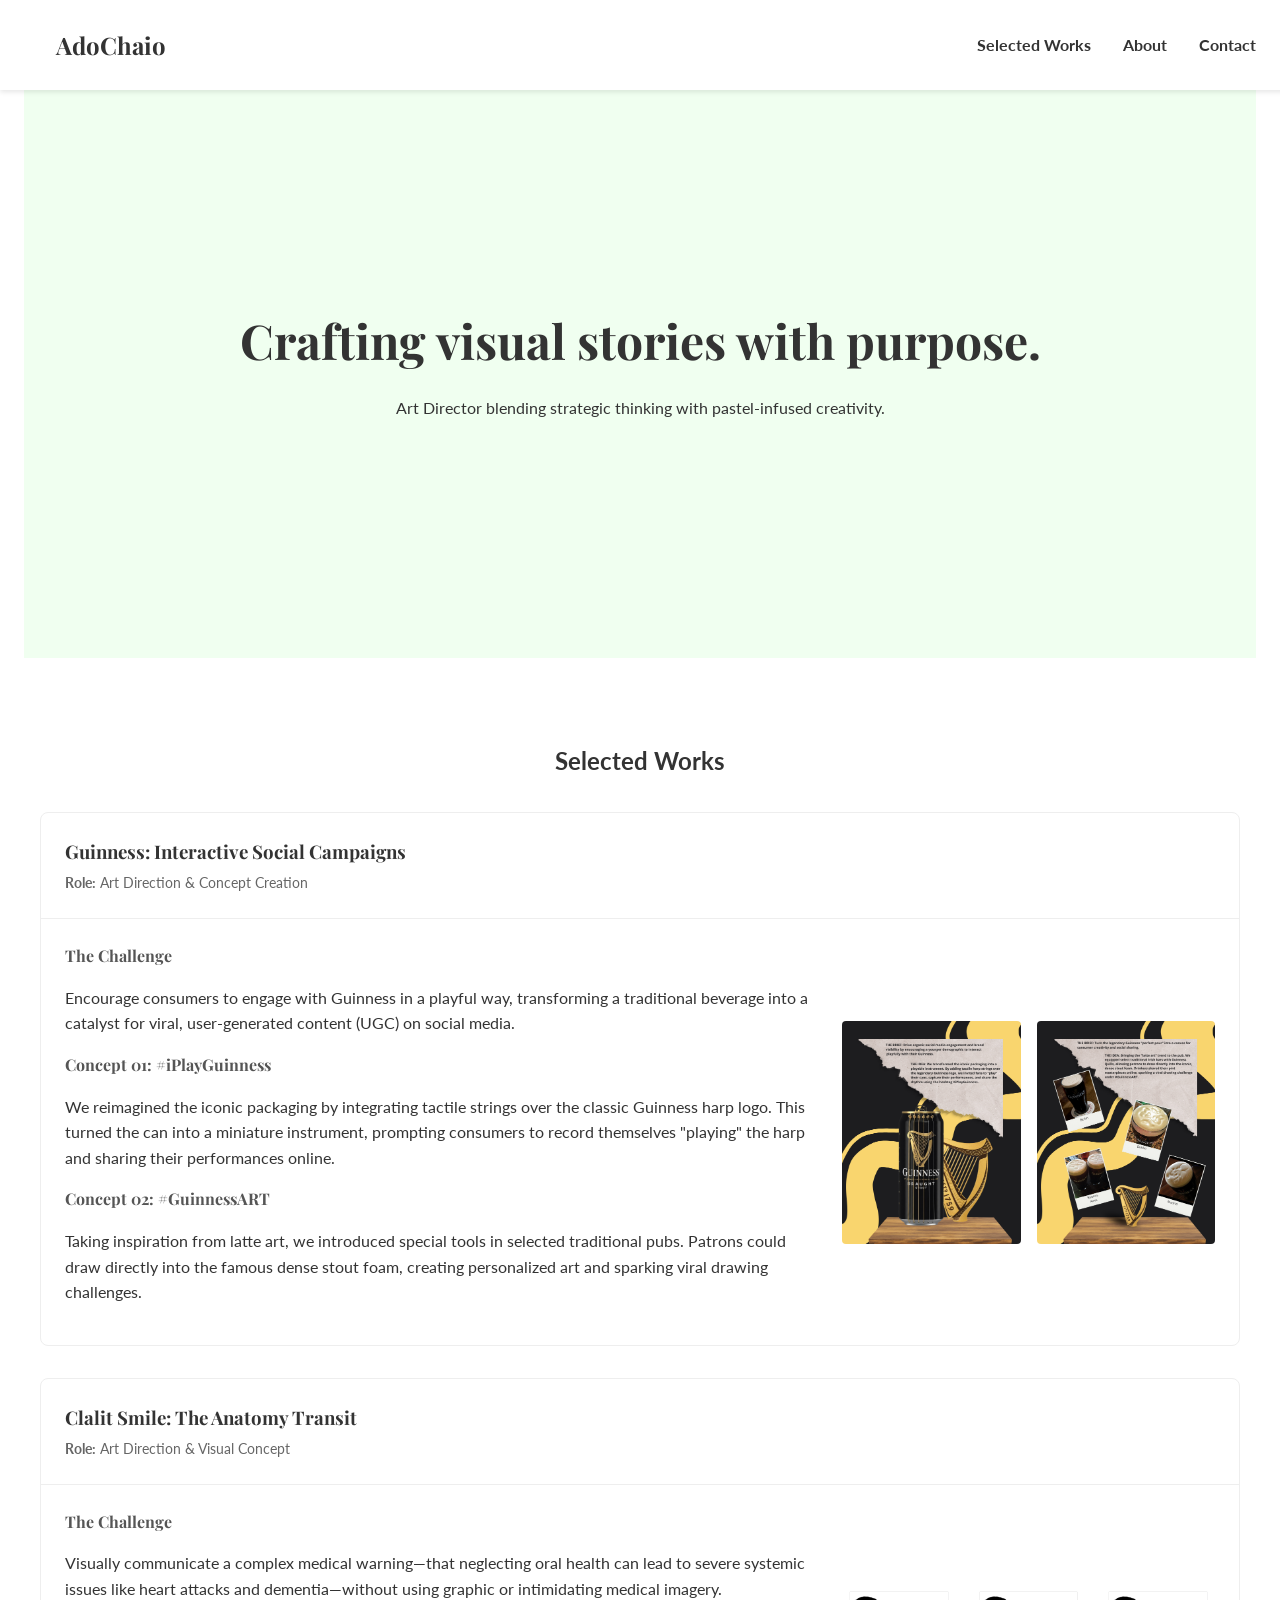
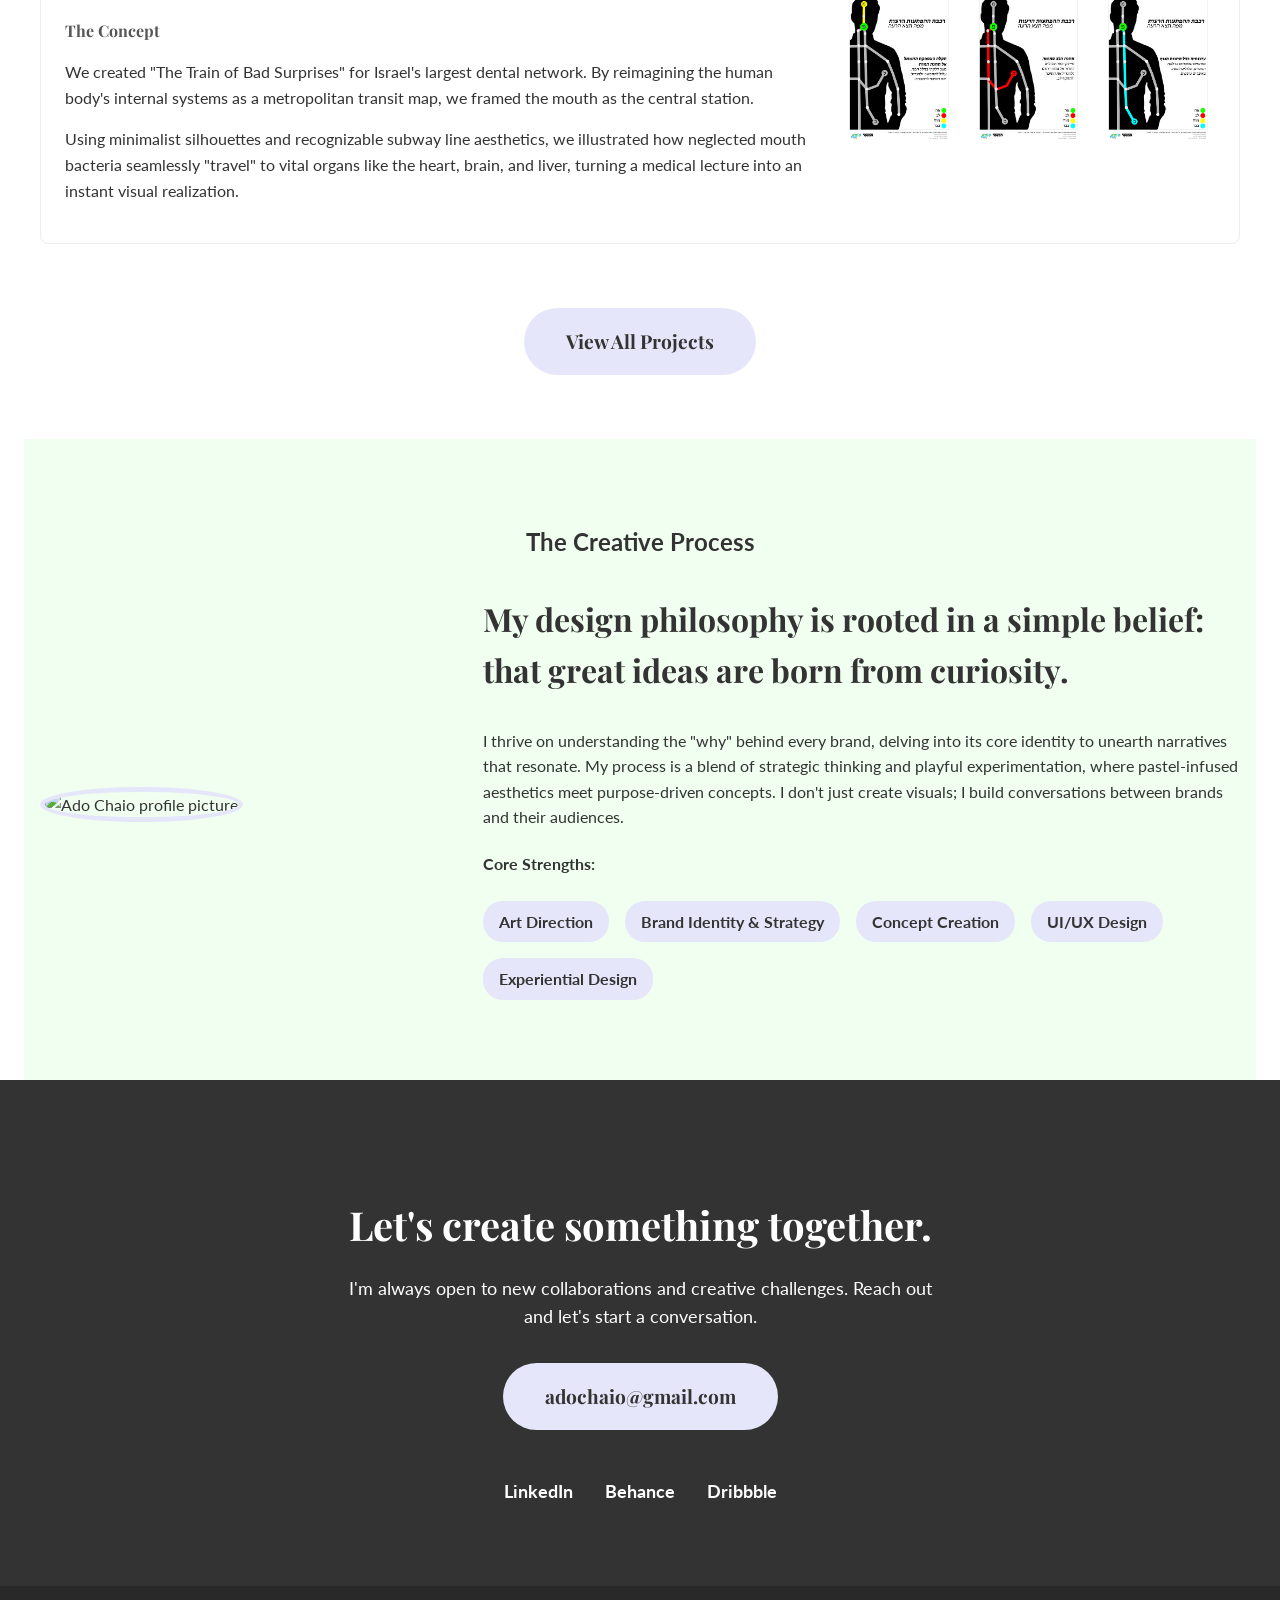
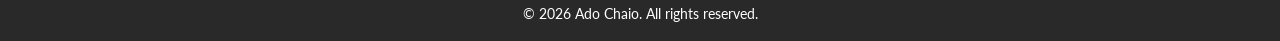
==== index.html @ 7a0c516e "portafolio art" ====
<!DOCTYPE html>
<html lang="en">
<head>
    <meta charset="UTF-8">
    <meta name="viewport" content="width=device-width, initial-scale=1.0">
    <title>Ado Chaio | Art Director & Creative</title>
    <meta name="description" content="Portfolio of Ado Chaio, an Art Director specializing in visual storytelling and creative concepts.">
    <link rel="stylesheet" href="style.css">
    <link rel="preconnect" href="https://fonts.googleapis.com">
    <link rel="preconnect" href="https://fonts.gstatic.com" crossorigin>
    <link href="https://fonts.googleapis.com/css2?family=Lato:wght@300;400;700&family=Playfair+Display:wght@400;700&display=swap" rel="stylesheet">
</head>
<body>

    <header>
        <nav>
            <div class="logo">AdoChaio</div>
            <ul>
                <li><a href="#work">Selected Works</a></li>
                <li><a href="#about">About</a></li>
                <li><a href="#contact">Contact</a></li>
            </ul>
        </nav>
    </header>

    <main>
        <!-- Hero Section -->
        <section id="hero">
            <h1>Crafting visual stories with purpose.</h1>
            <p>Art Director blending strategic thinking with pastel-infused creativity.</p>
        </section>

        <!-- Projects Section -->
        <section id="work">
            <h2>Selected Works</h2>
            <div class="projects-grid">
                <!-- Project Item 1 - Guinness -->
                <article class="project-card">
                    <div class="project-header">
                        <h3>Guinness: Interactive Social Campaigns</h3>
                        <p class="role"><strong>Role:</strong> Art Direction & Concept Creation</p>
                    </div>

                    <div class="project-details">
                        <div class="project-description">
                            <h4>The Challenge</h4>
                            <p>Encourage consumers to engage with Guinness in a playful way, transforming a traditional beverage into a catalyst for viral, user-generated content (UGC) on social media.</p>

                            <h4>Concept 01: #iPlayGuinness</h4>
                            <p>We reimagined the iconic packaging by integrating tactile strings over the classic Guinness harp logo. This turned the can into a miniature instrument, prompting consumers to record themselves "playing" the harp and sharing their performances online.</p>

                            <h4>Concept 02: #GuinnessART</h4>
                            <p>Taking inspiration from latte art, we introduced special tools in selected traditional pubs. Patrons could draw directly into the famous dense stout foam, creating personalized art and sparking viral drawing challenges.</p>
                        </div>

                        <div class="project-gallery">
                            <img src="images/beer-guinness-proyect-art01.png" 
                                 alt="Guinness can redesign with harp strings for the #iPlayGuinness interactive social media campaign">
                                 
                            <img src="images/beer-guinness-proyect-art02.png" 
                                 alt="Guinness stout with foam art in a pub setting for the #GuinnessART user-generated content campaign">
                        </div>
                    </div>
                </article>

                <!-- Project Item 2 - Clalit Smile -->
                <article class="project-card">
                    <div class="project-header">
                        <h3>Clalit Smile: The Anatomy Transit</h3>
                        <p class="role"><strong>Role:</strong> Art Direction & Visual Concept</p>
                    </div>

                    <div class="project-details">
                        <div class="project-description">
                            <h4>The Challenge</h4>
                            <p>Visually communicate a complex medical warning—that neglecting oral health can lead to severe systemic issues like heart attacks and dementia—without using graphic or intimidating medical imagery.</p>

                            <h4>The Concept</h4>
                            <p>We created "The Train of Bad Surprises" for Israel's largest dental network. By reimagining the human body's internal systems as a metropolitan transit map, we framed the mouth as the central station.</p>
                            <p>Using minimalist silhouettes and recognizable subway line aesthetics, we illustrated how neglected mouth bacteria seamlessly "travel" to vital organs like the heart, brain, and liver, turning a medical lecture into an instant visual realization.</p>
                        </div>

                        <div class="project-gallery three-images">
                            <img src="images/clalit-smile-dental-health-brain-transit.jpg" 
                                 alt="Art direction campaign showing a subway map from the mouth to the brain to explain dental health risks">
                                 
                            <img src="images/clalit-smile-dental-health-heart-transit.jpg" 
                                 alt="Visual metaphor of a train line connecting mouth bacteria to heart disease for Clalit Smile">
                                 
                            <img src="images/clalit-smile-dental-health-liver-transit.jpg" 
                                 alt="Minimalist silhouette showing infections traveling from the mouth to the liver">
                        </div>
                    </div>
                </article>
            </div>
             <div class="view-more-container">
                <a href="works.html" class="btn-primary">View All Projects</a>
            </div>
        </section>

        <!-- About Section -->
        <section id="about">
            <h2>The Creative Process</h2>
            <div class="about-content">
                <div class="about-image">
                    <img src="https://via.placeholder.com/400x400.png/E6E6FA/333333?text=Ado+Chaio" alt="Ado Chaio profile picture">
                </div>
                <div class="about-text">
                    <h3>My design philosophy is rooted in a simple belief: that great ideas are born from curiosity.</h3>
                    <p>I thrive on understanding the "why" behind every brand, delving into its core identity to unearth narratives that resonate. My process is a blend of strategic thinking and playful experimentation, where pastel-infused aesthetics meet purpose-driven concepts. I don't just create visuals; I build conversations between brands and their audiences.</p>
                    <h4>Core Strengths:</h4>
                    <ul>
                        <li>Art Direction</li>
                        <li>Brand Identity & Strategy</li>
                        <li>Concept Creation</li>
                        <li>UI/UX Design</li>
                        <li>Experiential Design</li>
                    </ul>
                </div>
            </div>
        </section>
    </main>

    <footer id="contact">
        <div class="contact-content">
            <h2>Let's create something together.</h2>
            <p>I'm always open to new collaborations and creative challenges. Reach out and let's start a conversation.</p>
            <a href="mailto:adochaio@gmail.com" class="btn-primary">adochaio@gmail.com</a>
            <div class="social-links">
                <a href="#" target="_blank">LinkedIn</a>
                <a href="#" target="_blank">Behance</a>
                <a href="#" target="_blank">Dribbble</a>
            </div>
        </div>
        <div class="copyright">
            &copy; 2026 Ado Chaio. All rights reserved.
        </div>
    </footer>
    
    <div id="image-modal" class="modal">
        <span class="close-btn">&times;</span>
        <img class="modal-content" id="modal-img">
    </div>

    <script defer type="text/javascript" src="main.js"></script>
</body>
</html>
---- style.css ----
:root {
    --primary-color: #e6e6fa; /* Lavender */
    --secondary-color: #f0fff0; /* Honeydew */
    --accent-color: #ffdab9; /* Peachpuff */
    --text-color: #333;
    --bg-color: #fff;
    --font-family-headings: 'Playfair Display', serif;
    --font-family-body: 'Lato', sans-serif;
}

body {
    font-family: var(--font-family-body);
    background-color: var(--bg-color);
    color: var(--text-color);
    margin: 0;
    line-height: 1.6;
}

header {
    background-color: var(--bg-color);
    padding: 1rem;
    position: fixed;
    width: 100%;
    top: 0;
    z-index: 10;
    box-shadow: 0 2px 5px rgba(0,0,0,0.1);
}

nav {
    display: flex;
    justify-content: space-between;
    align-items: center;
    max-width: 1200px;
    margin: 0 auto;
}

.logo {
    font-family: var(--font-family-headings);
    font-size: 1.5rem;
    font-weight: bold;
}

nav ul {
    list-style: none;
    display: flex;
    gap: 2rem;
}

nav a {
    text-decoration: none;
    color: var(--text-color);
    font-weight: bold;
    transition: color 0.3s ease;
}

nav a:hover {
    color: var(--primary-color);
}

main {
    padding-top: 80px; 
}

section {
    padding: 4rem 1rem;
    max-width: 1200px;
    margin: 0 auto;
    text-align: center;
}

#hero {
    background-color: var(--secondary-color);
    min-height: 50vh;
    display: flex;
    flex-direction: column;
    justify-content: center;
    align-items: center;
}

#hero h1 {
    font-family: var(--font-family-headings);
    font-size: 3rem;
    margin: 0;
}

.projects-grid {
    display: grid;
    grid-template-columns: 1fr;
    gap: 2rem;
    margin-top: 2rem;
    text-align: left;
}

.project-card {
    background-color: #fff;
    border: 1px solid #eee;
    border-radius: 8px;
    overflow: hidden;
    transition: transform 0.3s ease, box-shadow 0.3s ease;
    display: flex;
    flex-direction: column;
}

.project-card:hover {
    transform: translateY(-5px);
    box-shadow: 0 10px 20px rgba(0,0,0,0.1);
}

.project-card > img {
    width: 100%;
    display: block;
}

.project-card-content {
    padding: 1.5rem;
}

.project-header {
    padding: 1.5rem;
    border-bottom: 1px solid #eee;
}

.project-header h3 {
    margin: 0 0 0.25rem 0;
    font-family: var(--font-family-headings);
}

.project-header .role {
    margin: 0;
    font-size: 0.9rem;
    color: #666;
}

.project-details {
    display: grid;
    grid-template-columns: 2fr 1fr;
    gap: 2rem;
    padding: 1.5rem;
}

.project-description h4 {
    font-family: var(--font-family-headings);
    margin-top: 0;
    margin-bottom: 0.5rem;
    color: #555;
}

.project-description p {
    margin-bottom: 1rem;
}

.project-gallery {
    display: grid;
    grid-template-columns: 1fr 1fr;
    gap: 1rem;
    align-items: center;
}

.project-gallery.three-images {
    grid-template-columns: 1fr 1fr 1fr;
}

.project-gallery.four-images {
    grid-template-columns: 1fr 1fr;
}

.project-gallery img {
    width: 100%;
    border-radius: 4px;
    display: block;
    cursor: pointer;
}

/* About Section Styles */
#about {
    background-color: var(--secondary-color);
}

.about-content {
    display: grid;
    grid-template-columns: 1fr 2fr;
    gap: 4rem;
    align-items: center;
    text-align: left;
    margin-top: 2rem;
}

.about-image img {
    width: 100%;
    border-radius: 50%;
    border: 5px solid var(--primary-color);
}

.about-text h3 {
    font-family: var(--font-family-headings);
    font-size: 2rem;
    margin-top: 0;
}

.about-text ul {
    list-style: none;
    padding: 0;
    display: flex;
    flex-wrap: wrap;
    gap: 1rem;
    margin-top: 1.5rem;
}

.about-text li {
    background-color: var(--primary-color);
    padding: 0.5rem 1rem;
    border-radius: 20px;
    font-weight: bold;
}

/* Footer / Contact Section Styles */
#contact {
    background-color: var(--text-color);
    color: var(--bg-color);
    padding: 0; /* Reset padding */
    text-align: center;
}

.contact-content {
    max-width: 800px;
    margin: 0 auto;
    padding: 5rem 1rem;
}

.contact-content h2 {
    font-family: var(--font-family-headings);
    font-size: 2.5rem;
    margin-bottom: 1rem;
}

.contact-content p {
    font-size: 1.1rem;
    margin-bottom: 2rem;
    max-width: 600px;
    margin-left: auto;
    margin-right: auto;
}

#contact .btn-primary {
    background-color: var(--primary-color);
    color: var(--text-color);
    margin-bottom: 3rem;
}

#contact .btn-primary:hover {
    background-color: var(--bg-color);
    color: var(--text-color);
    border-color: var(--primary-color);
}


.social-links {
    display: flex;
    justify-content: center;
    gap: 2rem;
}

.social-links a {
    color: var(--bg-color);
    text-decoration: none;
    font-weight: bold;
    font-size: 1.1rem;
    transition: color 0.3s ease;
}

.social-links a:hover {
    color: var(--primary-color);
}

.copyright {
    background-color: rgba(0,0,0,0.2);
    padding: 1rem;
    font-size: 0.9rem;
}


/* Modal Styles */
.modal {
    display: none; 
    position: fixed; 
    z-index: 100;
    padding-top: 100px; 
    left: 0;
    top: 0;
    width: 100%; 
    height: 100%; 
    overflow: auto; 
    background-color: rgba(0,0,0,0.9); 
}

.modal-content {
    margin: auto;
    display: block;
    width: 80%;
    max-width: 700px;
}

.close-btn {
    position: absolute;
    top: 15px;
    right: 35px;
    color: #f1f1f1;
    font-size: 40px;
    font-weight: bold;
    transition: 0.3s;
}

.close-btn:hover,
.close-btn:focus {
    color: #bbb;
    text-decoration: none;
    cursor: pointer;
}

/* =========================================
   BOTÓN "VIEW ALL PROJECTS"
   ========================================= */
.view-more-container {
    text-align: center;
    margin-top: 4rem;
}

.btn-primary {
    display: inline-block;
    background-color: var(--primary-color);
    color: var(--text-color);
    padding: 1rem 2.5rem;
    font-family: var(--font-family-headings);
    font-weight: bold;
    font-size: 1.2rem;
    border-radius: 50px;
    transition: all 0.3s ease;
    border: 2px solid transparent;
    text-decoration: none;
}

.btn-primary:hover {
    background-color: var(--bg-color);
    border-color: var(--primary-color);
    color: var(--text-color);
    transform: translateY(-3px);
    box-shadow: 0 10px 20px rgba(0,0,0,0.05);
}


@media (max-width: 992px) {
    .project-details, .about-content {
        grid-template-columns: 1fr;
    }

    .about-content {
        gap: 2rem;
        text-align: center;
    }

    .about-image {
        margin-bottom: 2rem;
    }
}

@media (max-width: 768px) {
    nav ul {
        display: none; 
    }

    #hero h1 {
        font-size: 2rem;
    }

    .projects-grid, .project-gallery, .project-gallery.four-images {
        grid-template-columns: 1fr;
    }

    .contact-content {
        padding: 4rem 1rem;
    }
}
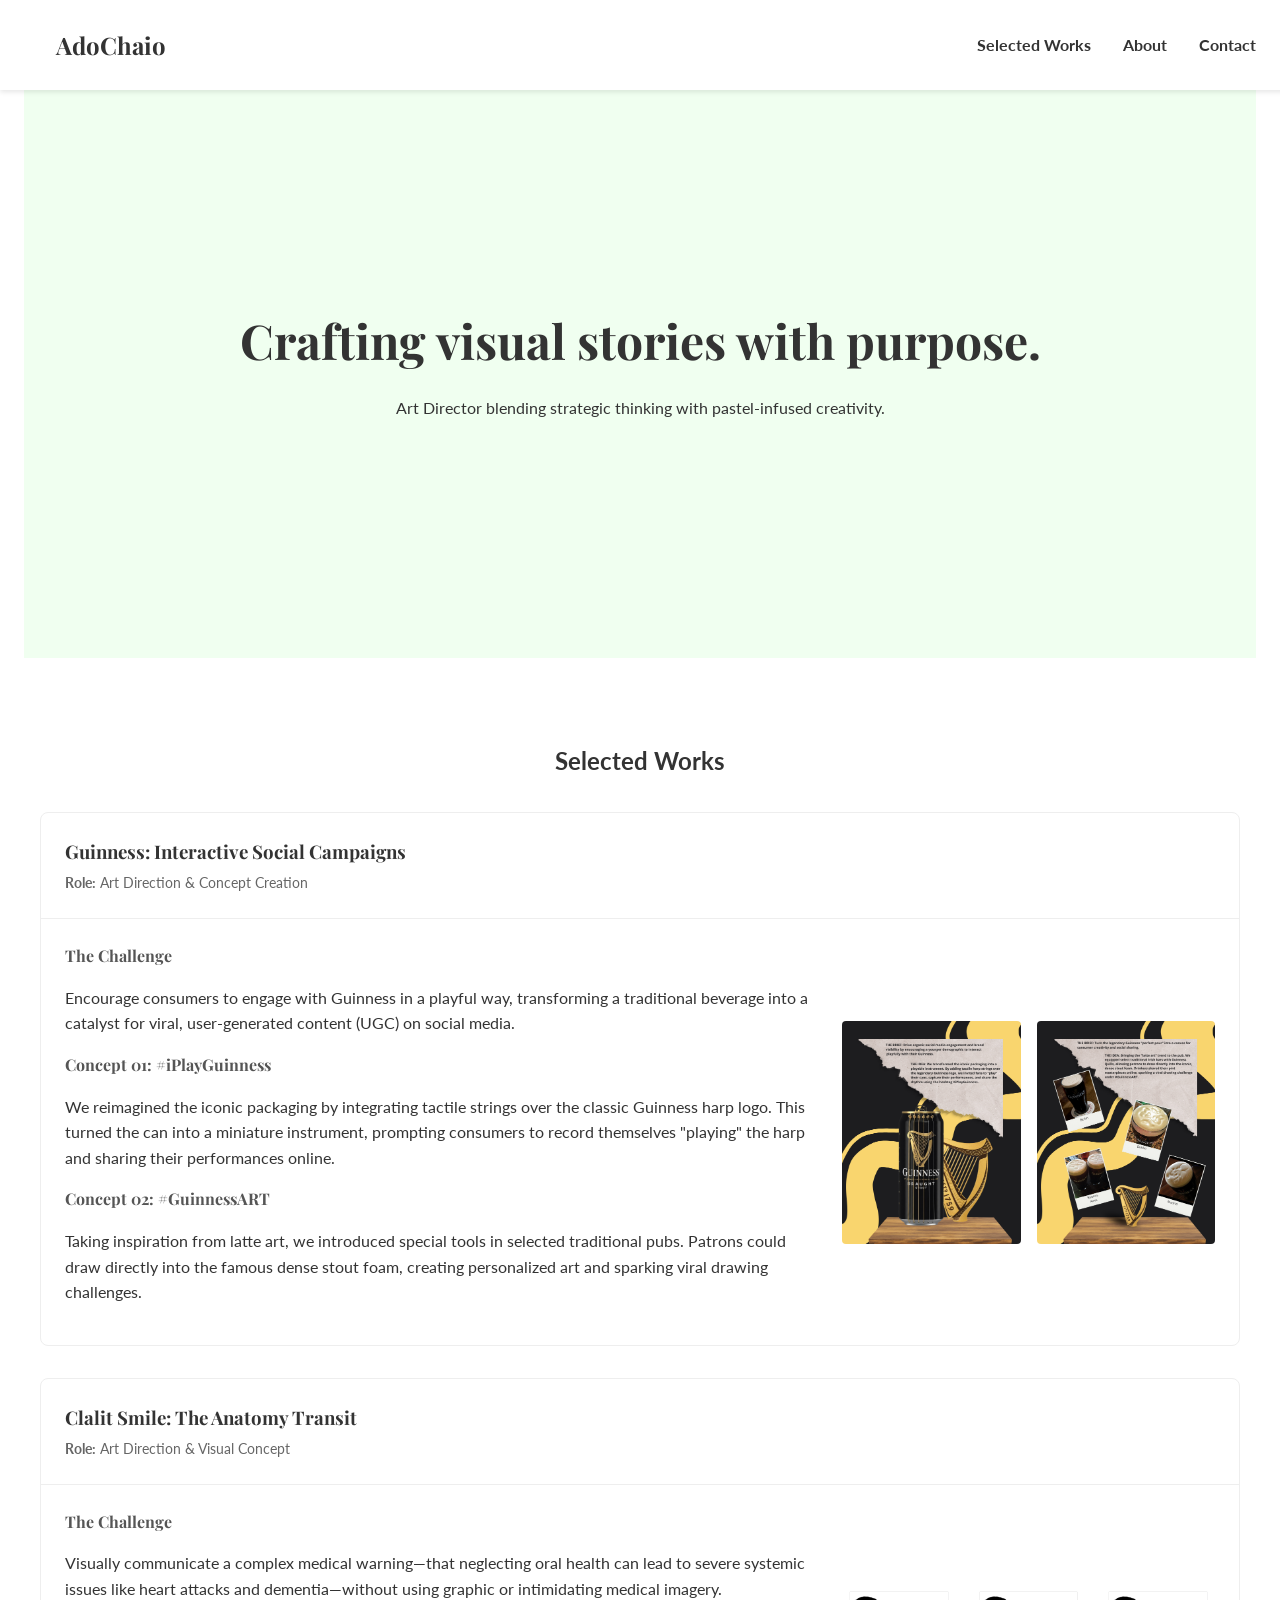
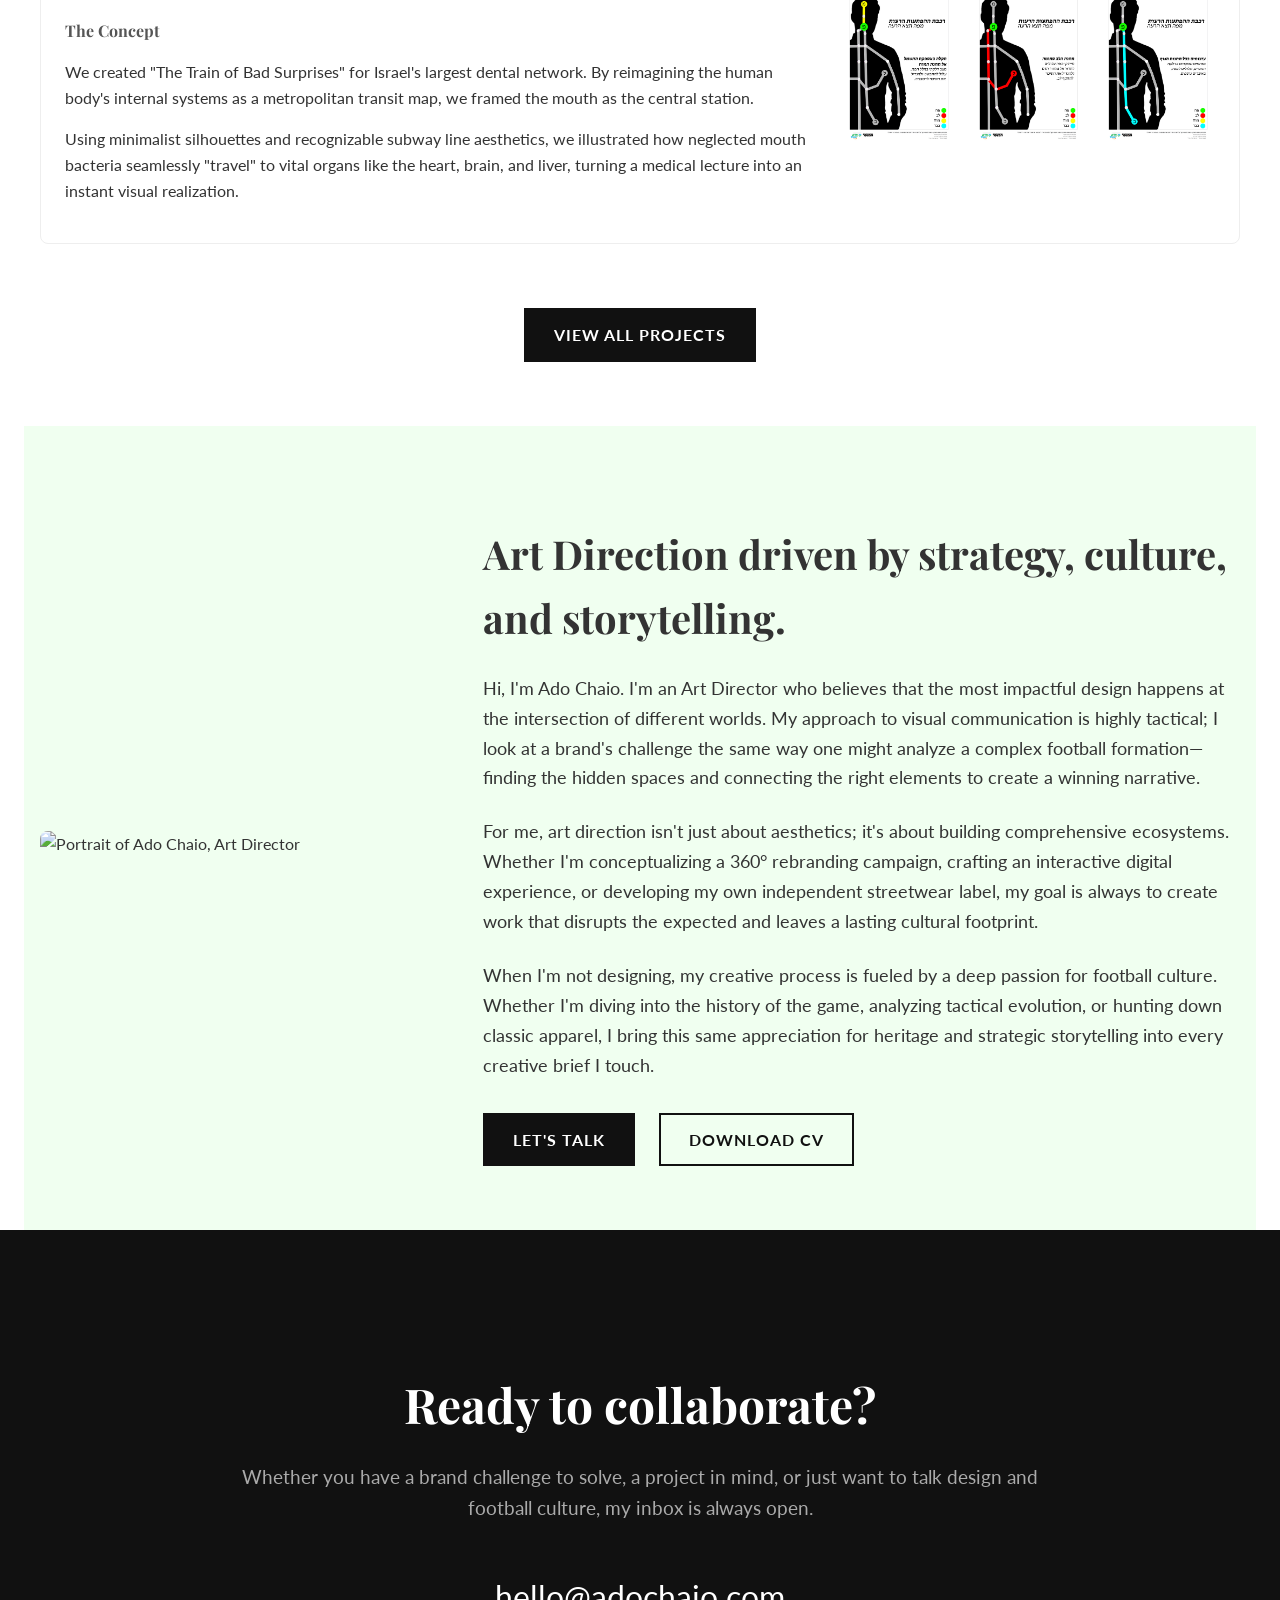
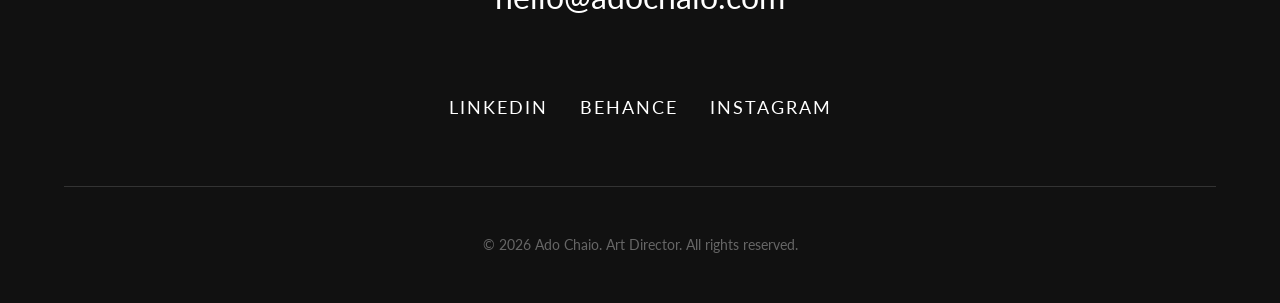
==== commit 8fa2e6fe: "all the dada" ====
--- a/index.html
+++ b/index.html
@@ -99,41 +99,46 @@
         </section>
 
         <!-- About Section -->
-        <section id="about">
-            <h2>The Creative Process</h2>
-            <div class="about-content">
+        <section id="about" class="about-section">
+            <div class="about-container">
                 <div class="about-image">
-                    <img src="https://via.placeholder.com/400x400.png/E6E6FA/333333?text=Ado+Chaio" alt="Ado Chaio profile picture">
+                    <img src="images/ado-chaio-portrait.jpg" alt="Portrait of Ado Chaio, Art Director">
                 </div>
+                
                 <div class="about-text">
-                    <h3>My design philosophy is rooted in a simple belief: that great ideas are born from curiosity.</h3>
-                    <p>I thrive on understanding the "why" behind every brand, delving into its core identity to unearth narratives that resonate. My process is a blend of strategic thinking and playful experimentation, where pastel-infused aesthetics meet purpose-driven concepts. I don't just create visuals; I build conversations between brands and their audiences.</p>
-                    <h4>Core Strengths:</h4>
-                    <ul>
-                        <li>Art Direction</li>
-                        <li>Brand Identity & Strategy</li>
-                        <li>Concept Creation</li>
-                        <li>UI/UX Design</li>
-                        <li>Experiential Design</li>
-                    </ul>
+                    <h2>Art Direction driven by strategy, culture, and storytelling.</h2>
+                    
+                    <p>Hi, I'm Ado Chaio. I'm an Art Director who believes that the most impactful design happens at the intersection of different worlds. My approach to visual communication is highly tactical; I look at a brand's challenge the same way one might analyze a complex football formation—finding the hidden spaces and connecting the right elements to create a winning narrative.</p>
+                    
+                    <p>For me, art direction isn't just about aesthetics; it's about building comprehensive ecosystems. Whether I'm conceptualizing a 360° rebranding campaign, crafting an interactive digital experience, or developing my own independent streetwear label, my goal is always to create work that disrupts the expected and leaves a lasting cultural footprint.</p>
+                    
+                    <p>When I'm not designing, my creative process is fueled by a deep passion for football culture. Whether I'm diving into the history of the game, analyzing tactical evolution, or hunting down classic apparel, I bring this same appreciation for heritage and strategic storytelling into every creative brief I touch.</p>
+                    
+                    <div class="about-actions">
+                        <a href="#contact" class="btn-primary">Let's Talk</a>
+                        <a href="CV-Ado-Chaio.pdf" download class="btn-secondary">Download CV</a>
+                    </div>
                 </div>
             </div>
         </section>
     </main>
 
-    <footer id="contact">
-        <div class="contact-content">
-            <h2>Let's create something together.</h2>
-            <p>I'm always open to new collaborations and creative challenges. Reach out and let's start a conversation.</p>
-            <a href="mailto:adochaio@gmail.com" class="btn-primary">adochaio@gmail.com</a>
+    <footer id="contact" class="contact-section">
+        <div class="contact-container">
+            <h2>Ready to collaborate?</h2>
+            <p>Whether you have a brand challenge to solve, a project in mind, or just want to talk design and football culture, my inbox is always open.</p>
+            
+            <a href="mailto:hello@adochaio.com" class="email-link">hello@adochaio.com</a>
+            
             <div class="social-links">
                 <a href="#" target="_blank">LinkedIn</a>
                 <a href="#" target="_blank">Behance</a>
-                <a href="#" target="_blank">Dribbble</a>
+                <a href="#" target="_blank">Instagram</a>
             </div>
         </div>
-        <div class="copyright">
-            &copy; 2026 Ado Chaio. All rights reserved.
+        
+        <div class="footer-bottom">
+            <p>&copy; 2026 Ado Chaio. Art Director. All rights reserved.</p>
         </div>
     </footer>
     
--- a/style.css
+++ b/style.css
@@ -1,3 +1,7 @@
+html {
+    scroll-behavior: smooth;
+}
+
 :root {
     --primary-color: #e6e6fa; /* Lavender */
     --secondary-color: #f0fff0; /* Honeydew */
@@ -16,6 +20,10 @@
     line-height: 1.6;
 }
 
+.works-page #work {
+    background-color: var(--secondary-color);
+}
+
 header {
     background-color: var(--bg-color);
     padding: 1rem;
@@ -172,11 +180,11 @@
 }
 
 /* About Section Styles */
-#about {
+.about-section {
     background-color: var(--secondary-color);
 }
 
-.about-content {
+.about-container {
     display: grid;
     grid-template-columns: 1fr 2fr;
     gap: 4rem;
@@ -187,104 +195,98 @@
 
 .about-image img {
     width: 100%;
-    border-radius: 50%;
-    border: 5px solid var(--primary-color);
-}
-
-.about-text h3 {
+    border-radius: 8px;
+}
+
+.about-text h2 {
     font-family: var(--font-family-headings);
-    font-size: 2rem;
+    font-size: 2.5rem;
     margin-top: 0;
-}
-
-.about-text ul {
-    list-style: none;
-    padding: 0;
-    display: flex;
-    flex-wrap: wrap;
-    gap: 1rem;
-    margin-top: 1.5rem;
-}
-
-.about-text li {
-    background-color: var(--primary-color);
-    padding: 0.5rem 1rem;
-    border-radius: 20px;
-    font-weight: bold;
-}
-
-/* Footer / Contact Section Styles */
-#contact {
-    background-color: var(--text-color);
-    color: var(--bg-color);
-    padding: 0; /* Reset padding */
+    margin-bottom: 1.5rem;
+}
+
+.about-text p {
+    margin-bottom: 1.5rem;
+    font-size: 1.1rem;
+    line-height: 1.7;
+}
+
+/* =========================================
+   CONTACT & FOOTER SECTION
+   ========================================= */
+.contact-section {
+    background-color: #111; /* Un gris casi negro muy elegante */
+    color: #fff;
+    padding: 6rem 5% 2rem;
     text-align: center;
 }
 
-.contact-content {
+.contact-container {
     max-width: 800px;
     margin: 0 auto;
-    padding: 5rem 1rem;
-}
-
-.contact-content h2 {
-    font-family: var(--font-family-headings);
-    font-size: 2.5rem;
+}
+
+.contact-container h2 {
+    font-size: 3rem;
+    font-family: 'Playfair Display', serif; /* Manteniendo la elegancia */
     margin-bottom: 1rem;
 }
 
-.contact-content p {
-    font-size: 1.1rem;
-    margin-bottom: 2rem;
-    max-width: 600px;
-    margin-left: auto;
-    margin-right: auto;
-}
-
-#contact .btn-primary {
-    background-color: var(--primary-color);
-    color: var(--text-color);
+.contact-container p {
+    font-size: 1.2rem;
+    color: #aaa;
     margin-bottom: 3rem;
-}
-
-#contact .btn-primary:hover {
-    background-color: var(--bg-color);
-    color: var(--text-color);
-    border-color: var(--primary-color);
-}
-
+    line-height: 1.6;
+}
+
+.email-link {
+    display: inline-block;
+    font-size: 2rem;
+    color: #fff;
+    text-decoration: none;
+    border-bottom: 2px solid transparent;
+    padding-bottom: 5px;
+    margin-bottom: 4rem;
+    transition: border-color 0.3s ease;
+}
+
+.email-link:hover {
+    border-color: #fff;
+}
 
 .social-links {
     display: flex;
     justify-content: center;
     gap: 2rem;
+    margin-bottom: 4rem;
 }
 
 .social-links a {
-    color: var(--bg-color);
-    text-decoration: none;
-    font-weight: bold;
+    color: #fff;
+    text-decoration: none;
     font-size: 1.1rem;
+    text-transform: uppercase;
+    letter-spacing: 2px;
     transition: color 0.3s ease;
 }
 
 .social-links a:hover {
-    color: var(--primary-color);
-}
-
-.copyright {
-    background-color: rgba(0,0,0,0.2);
-    padding: 1rem;
+    color: #888;
+}
+
+.footer-bottom {
+    border-top: 1px solid #333;
+    padding-top: 2rem;
     font-size: 0.9rem;
-}
-
+    color: #666;
+}
 
 /* Modal Styles */
 .modal {
     display: none; 
     position: fixed; 
-    z-index: 100;
-    padding-top: 100px; 
+    z-index: 1000;
+    padding-top: 60px; 
     left: 0;
     top: 0;
     width: 100%; 
@@ -298,6 +300,13 @@
     display: block;
     width: 80%;
     max-width: 700px;
+    animation-name: zoom;
+    animation-duration: 0.6s;
+}
+
+@keyframes zoom {
+    from {transform:scale(0)}
+    to {transform:scale(1)}
 }
 
 .close-btn {
@@ -325,35 +334,56 @@
     margin-top: 4rem;
 }
 
+/* Estilos para los botones de acción */
+.about-actions {
+    display: flex;
+    gap: 1.5rem;
+    margin-top: 2rem;
+}
+
 .btn-primary {
     display: inline-block;
-    background-color: var(--primary-color);
-    color: var(--text-color);
-    padding: 1rem 2.5rem;
-    font-family: var(--font-family-headings);
-    font-weight: bold;
-    font-size: 1.2rem;
-    border-radius: 50px;
+    padding: 12px 28px;
+    background-color: #111; /* Negro sólido */
+    color: #fff;
+    text-decoration: none;
+    font-weight: 700;
+    text-transform: uppercase;
+    letter-spacing: 1px;
     transition: all 0.3s ease;
-    border: 2px solid transparent;
-    text-decoration: none;
+    border: 2px solid #111;
 }
 
 .btn-primary:hover {
-    background-color: var(--bg-color);
-    border-color: var(--primary-color);
-    color: var(--text-color);
-    transform: translateY(-3px);
-    box-shadow: 0 10px 20px rgba(0,0,0,0.05);
+    background-color: #333;
+    border-color: #333;
+}
+
+.btn-secondary {
+    display: inline-block;
+    padding: 12px 28px;
+    background-color: transparent;
+    color: #111;
+    text-decoration: none;
+    font-weight: 700;
+    text-transform: uppercase;
+    letter-spacing: 1px;
+    border: 2px solid #111; /* Solo el borde */
+    transition: all 0.3s ease;
+}
+
+.btn-secondary:hover {
+    background-color: #111;
+    color: #fff;
 }
 
 
 @media (max-width: 992px) {
-    .project-details, .about-content {
+    .project-details, .about-container {
         grid-template-columns: 1fr;
     }
 
-    .about-content {
+    .about-container {
         gap: 2rem;
         text-align: center;
     }
@@ -376,7 +406,18 @@
         grid-template-columns: 1fr;
     }
 
-    .contact-content {
+    .contact-container {
         padding: 4rem 1rem;
     }
-}
+
+    .modal-content {
+        width: 95%;
+    }
+}
+
+/* Ajuste para móviles: que los botones se apilen si no hay espacio */
+@media (max-width: 480px) {
+    .about-actions {
+        flex-direction: column;
+    }
+}
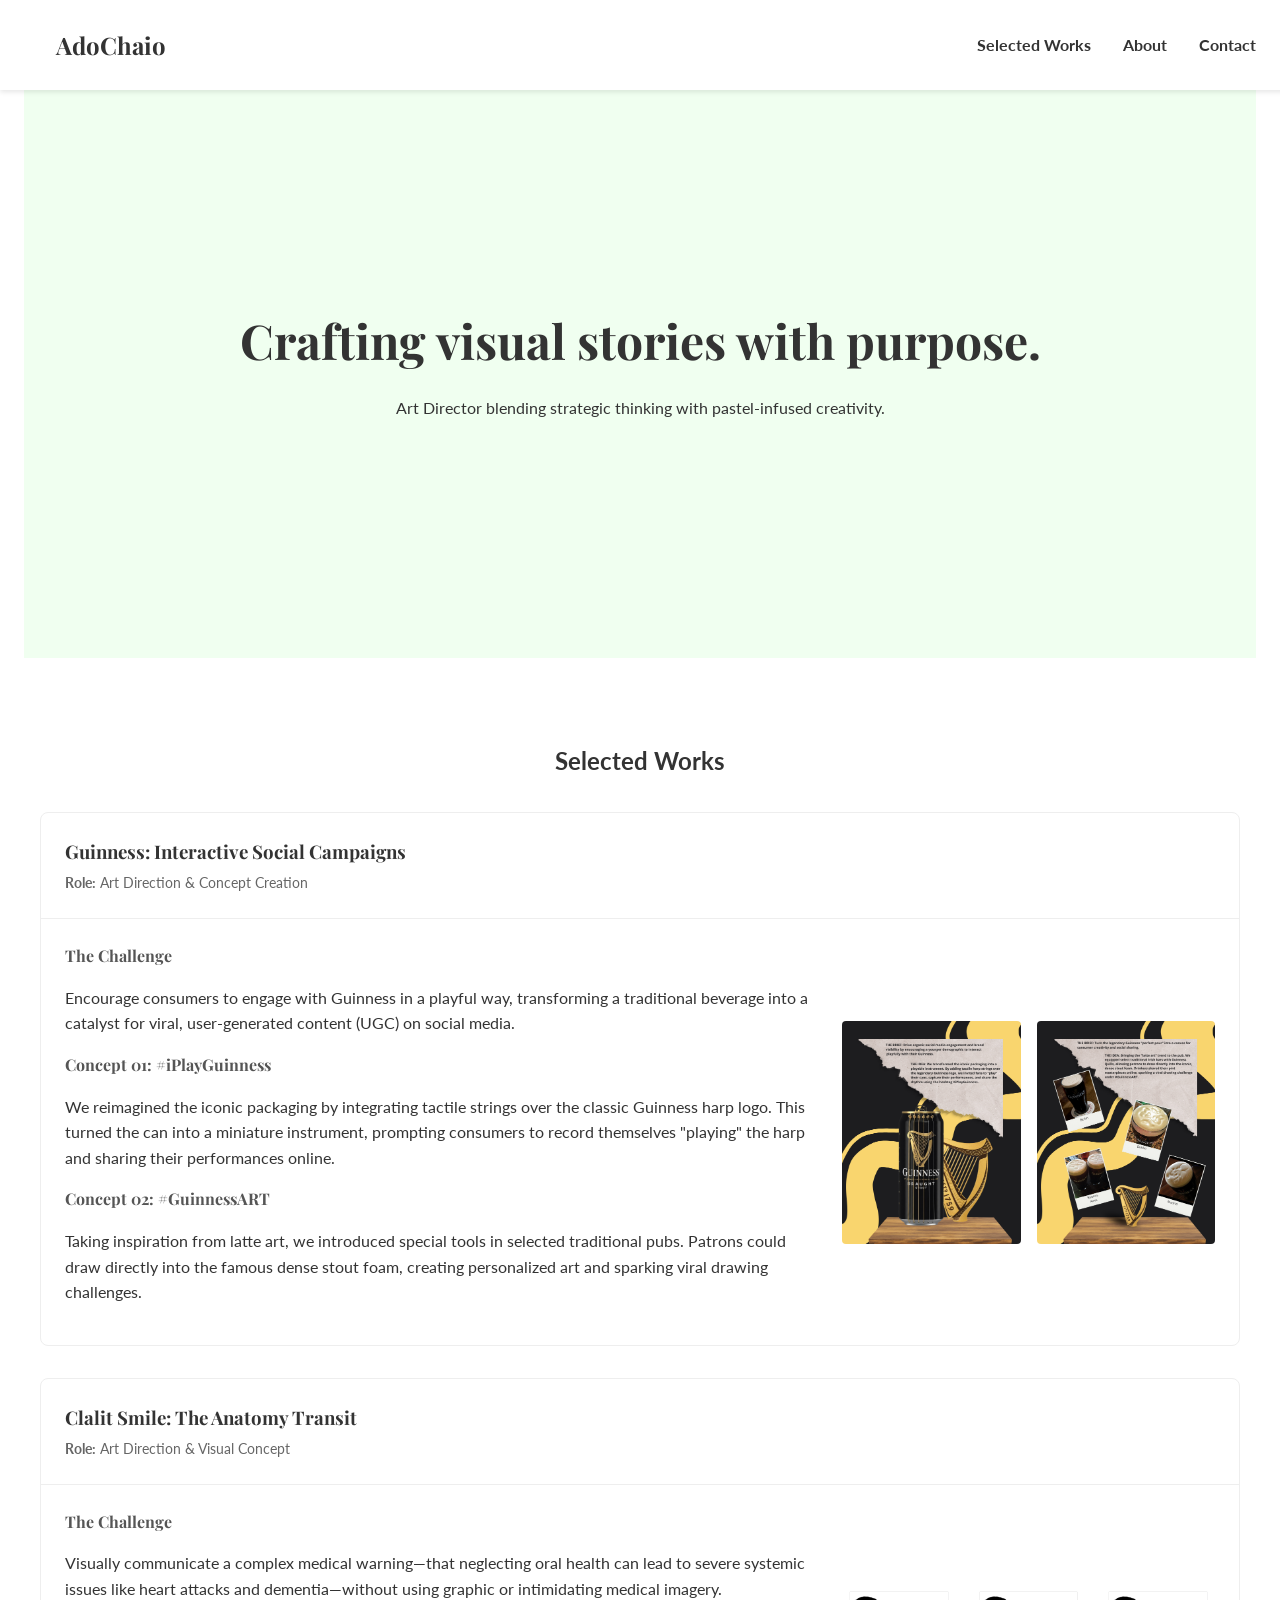
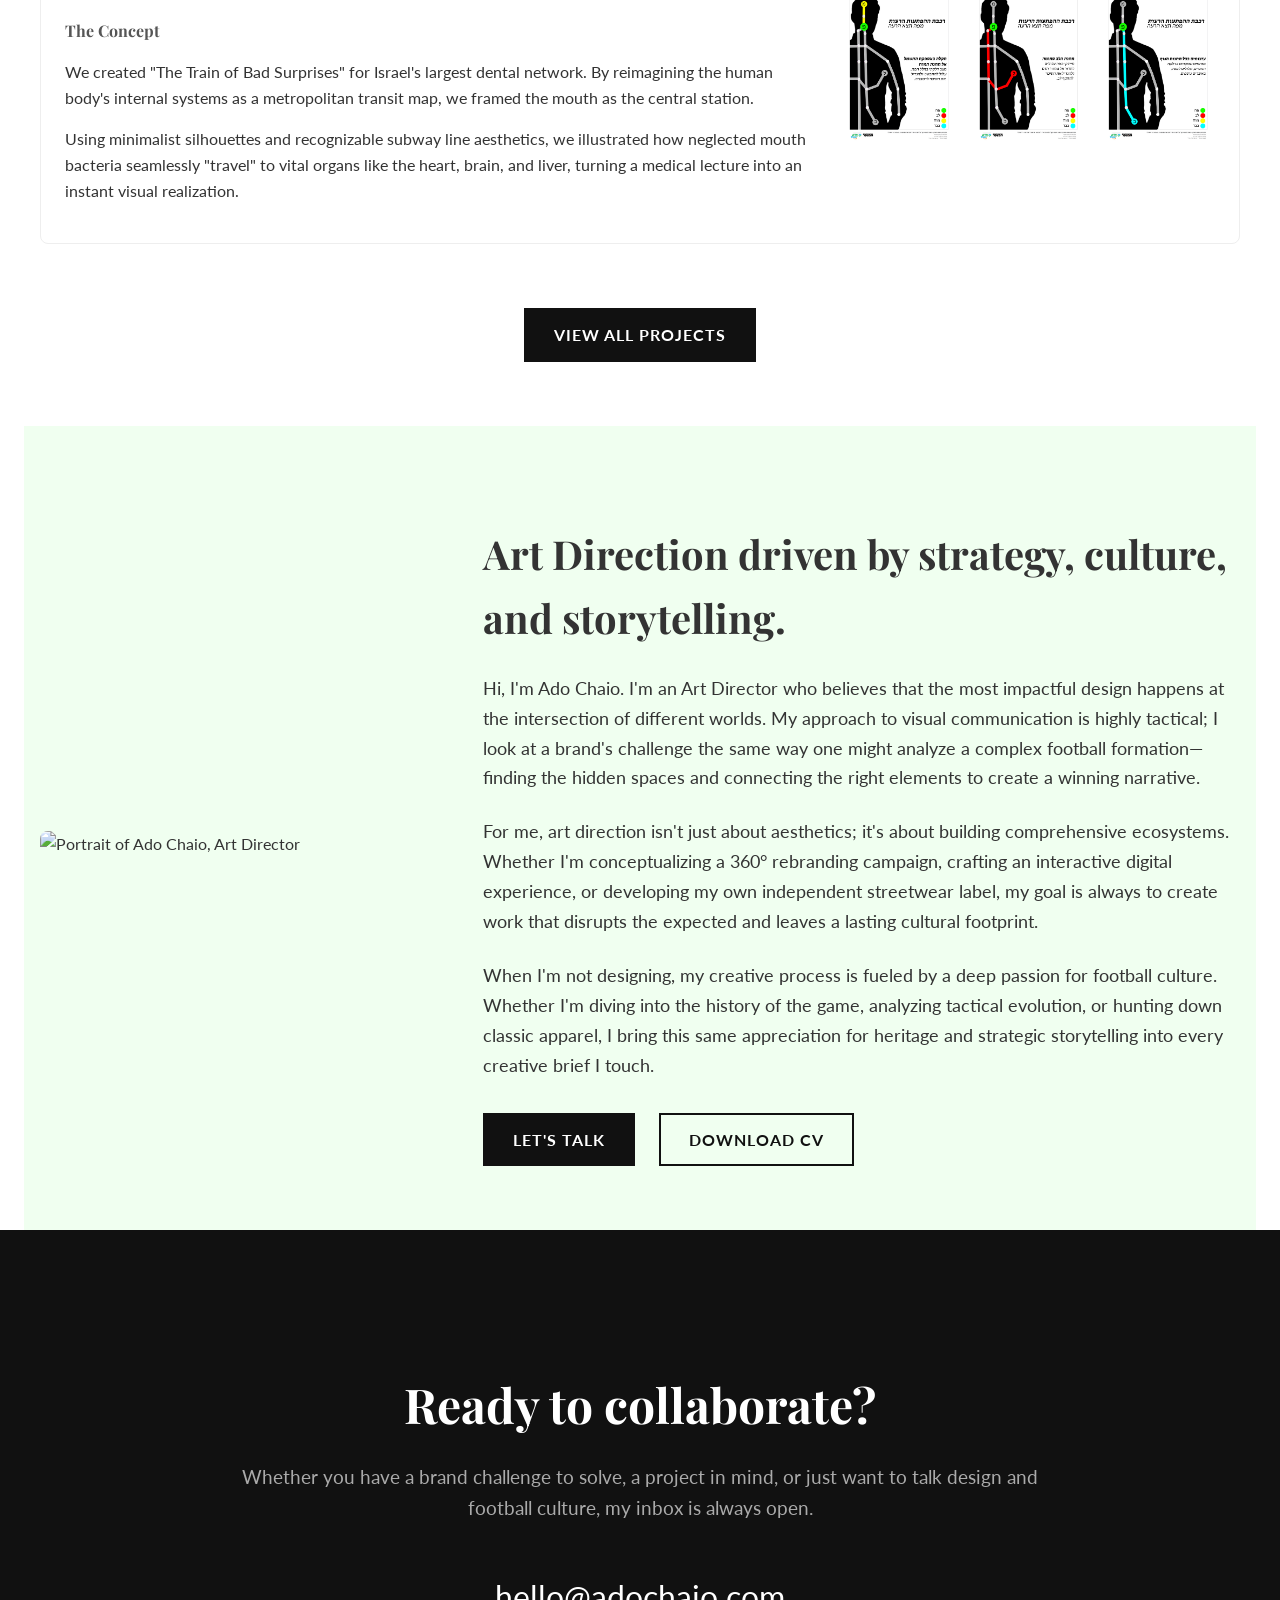
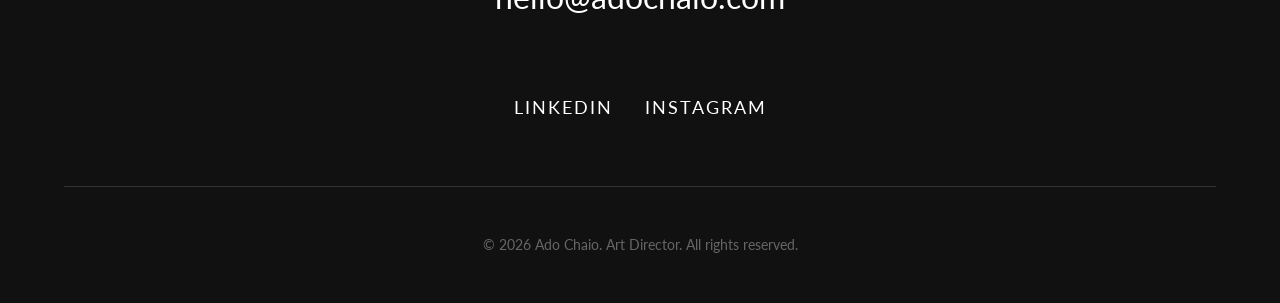
==== commit 1be938bc: "all the dada" ====
--- a/index.html
+++ b/index.html
@@ -131,9 +131,9 @@
             <a href="mailto:hello@adochaio.com" class="email-link">hello@adochaio.com</a>
             
             <div class="social-links">
-                <a href="#" target="_blank">LinkedIn</a>
-                <a href="#" target="_blank">Behance</a>
-                <a href="#" target="_blank">Instagram</a>
+                <a href="https://www.linkedin.com/in/adir-chaio-448262175?utm_source=share&utm_campaign=share_via&utm_content=profile&utm_medium=android_app" target="_blank">LinkedIn</a>
+               
+                <a href="https://www.instagram.com/ado1511?igsh=cWNqdG44NWd1dW8=" target="_blank">Instagram</a>
             </div>
         </div>
         
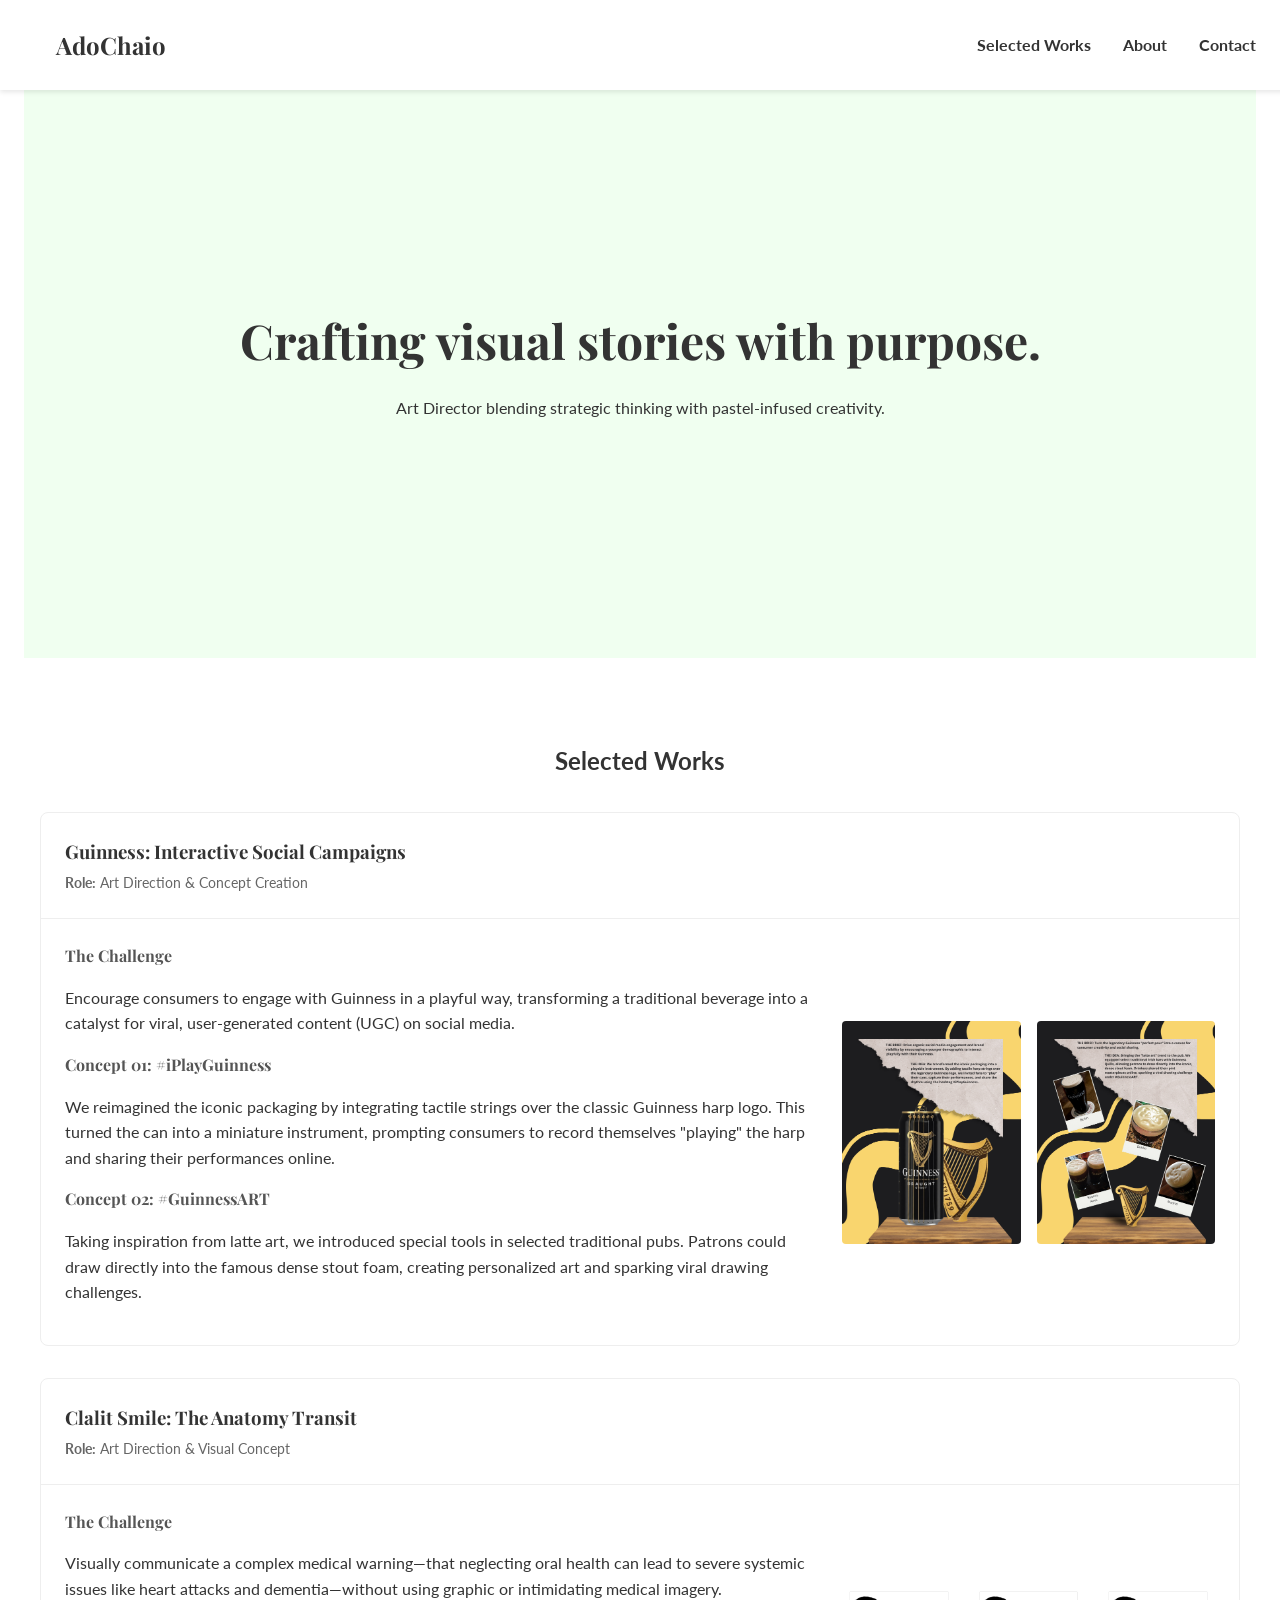
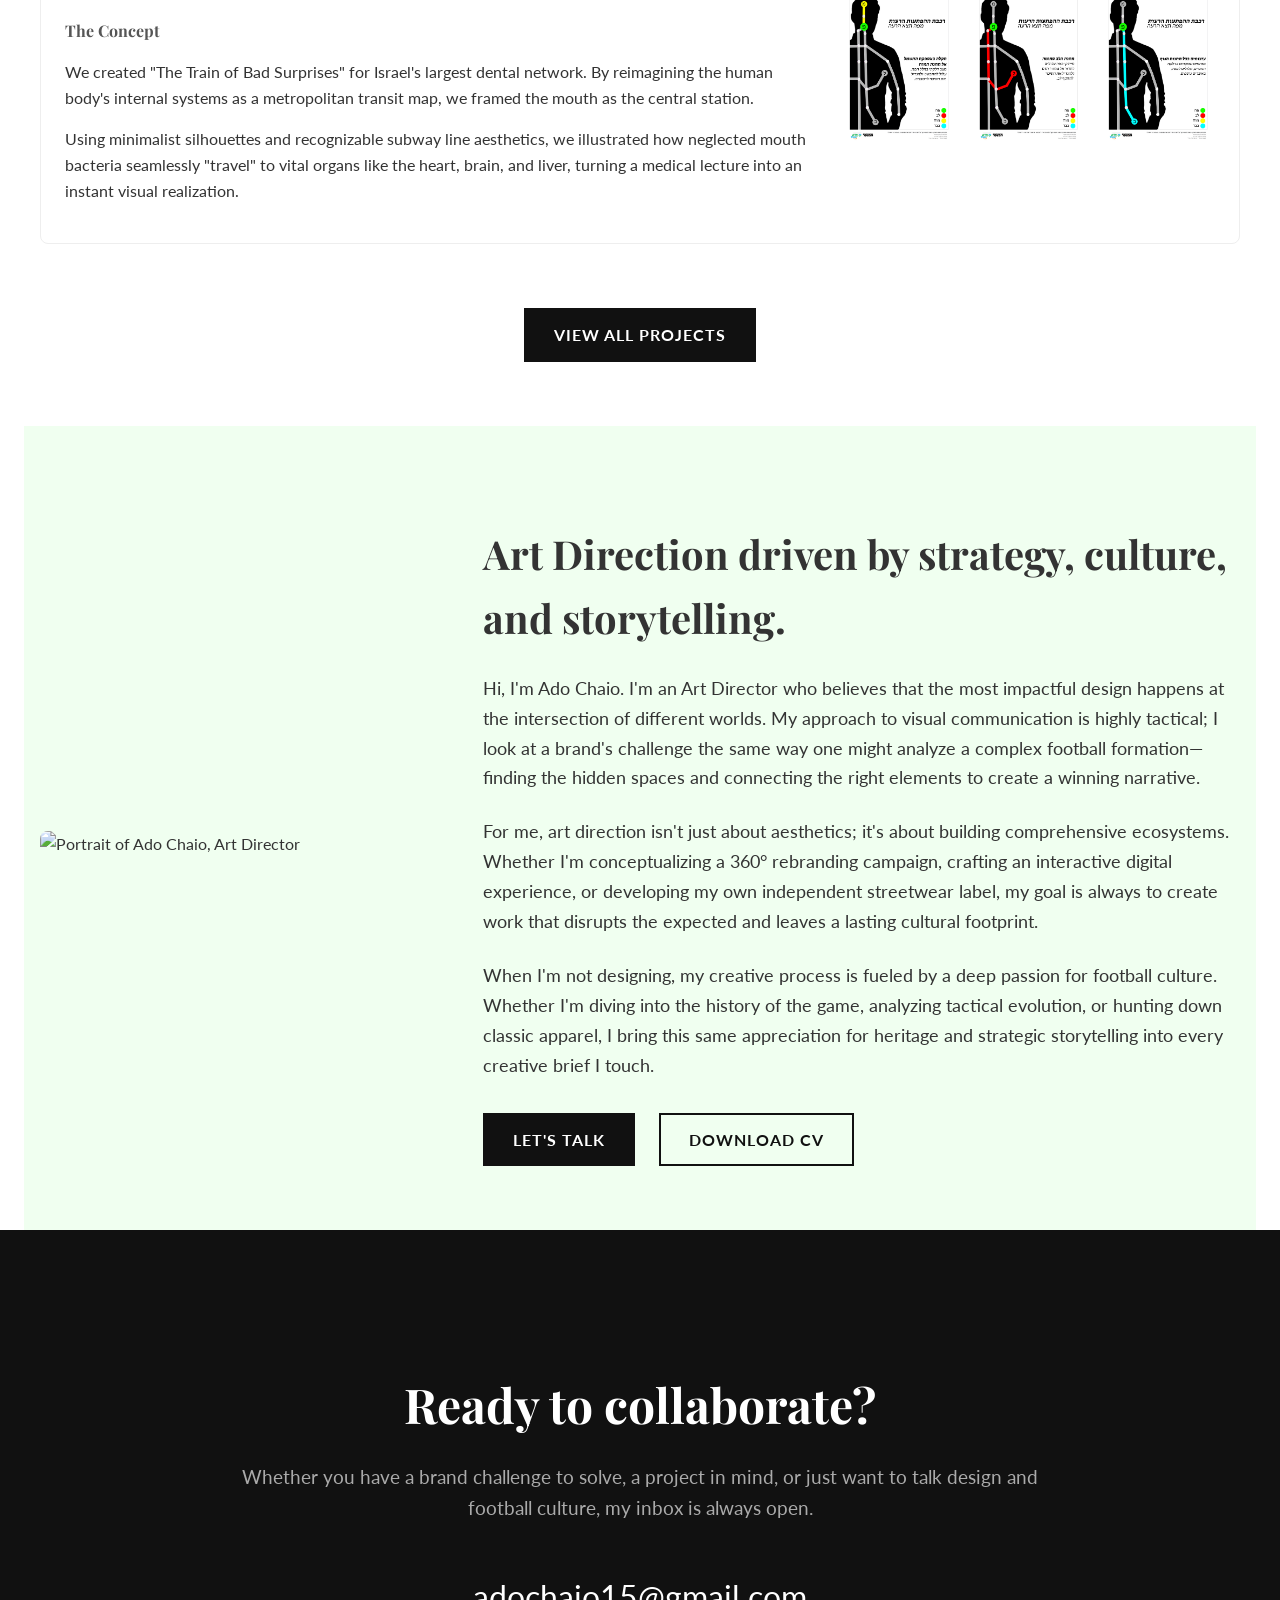
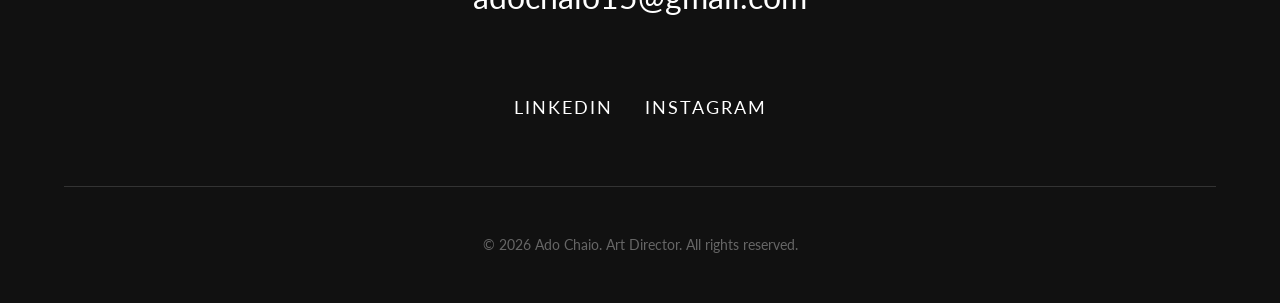
==== commit 823459f5: "cv" ====
--- a/index.html
+++ b/index.html
@@ -14,7 +14,7 @@
 
     <header>
         <nav>
-            <div class="logo">AdoChaio</div>
+            <div class="logo"><a href="index.html" style="text-decoration: none; color: var(--text-color);">AdoChaio</a></div>
             <ul>
                 <li><a href="#work">Selected Works</a></li>
                 <li><a href="#about">About</a></li>
@@ -128,7 +128,7 @@
             <h2>Ready to collaborate?</h2>
             <p>Whether you have a brand challenge to solve, a project in mind, or just want to talk design and football culture, my inbox is always open.</p>
             
-            <a href="mailto:hello@adochaio.com" class="email-link">hello@adochaio.com</a>
+            <a href="mailto:adochaio15@gmail.com" class="email-link">adochaio15@gmail.com</a>
             
             <div class="social-links">
                 <a href="https://www.linkedin.com/in/adir-chaio-448262175?utm_source=share&utm_campaign=share_via&utm_content=profile&utm_medium=android_app" target="_blank">LinkedIn</a>
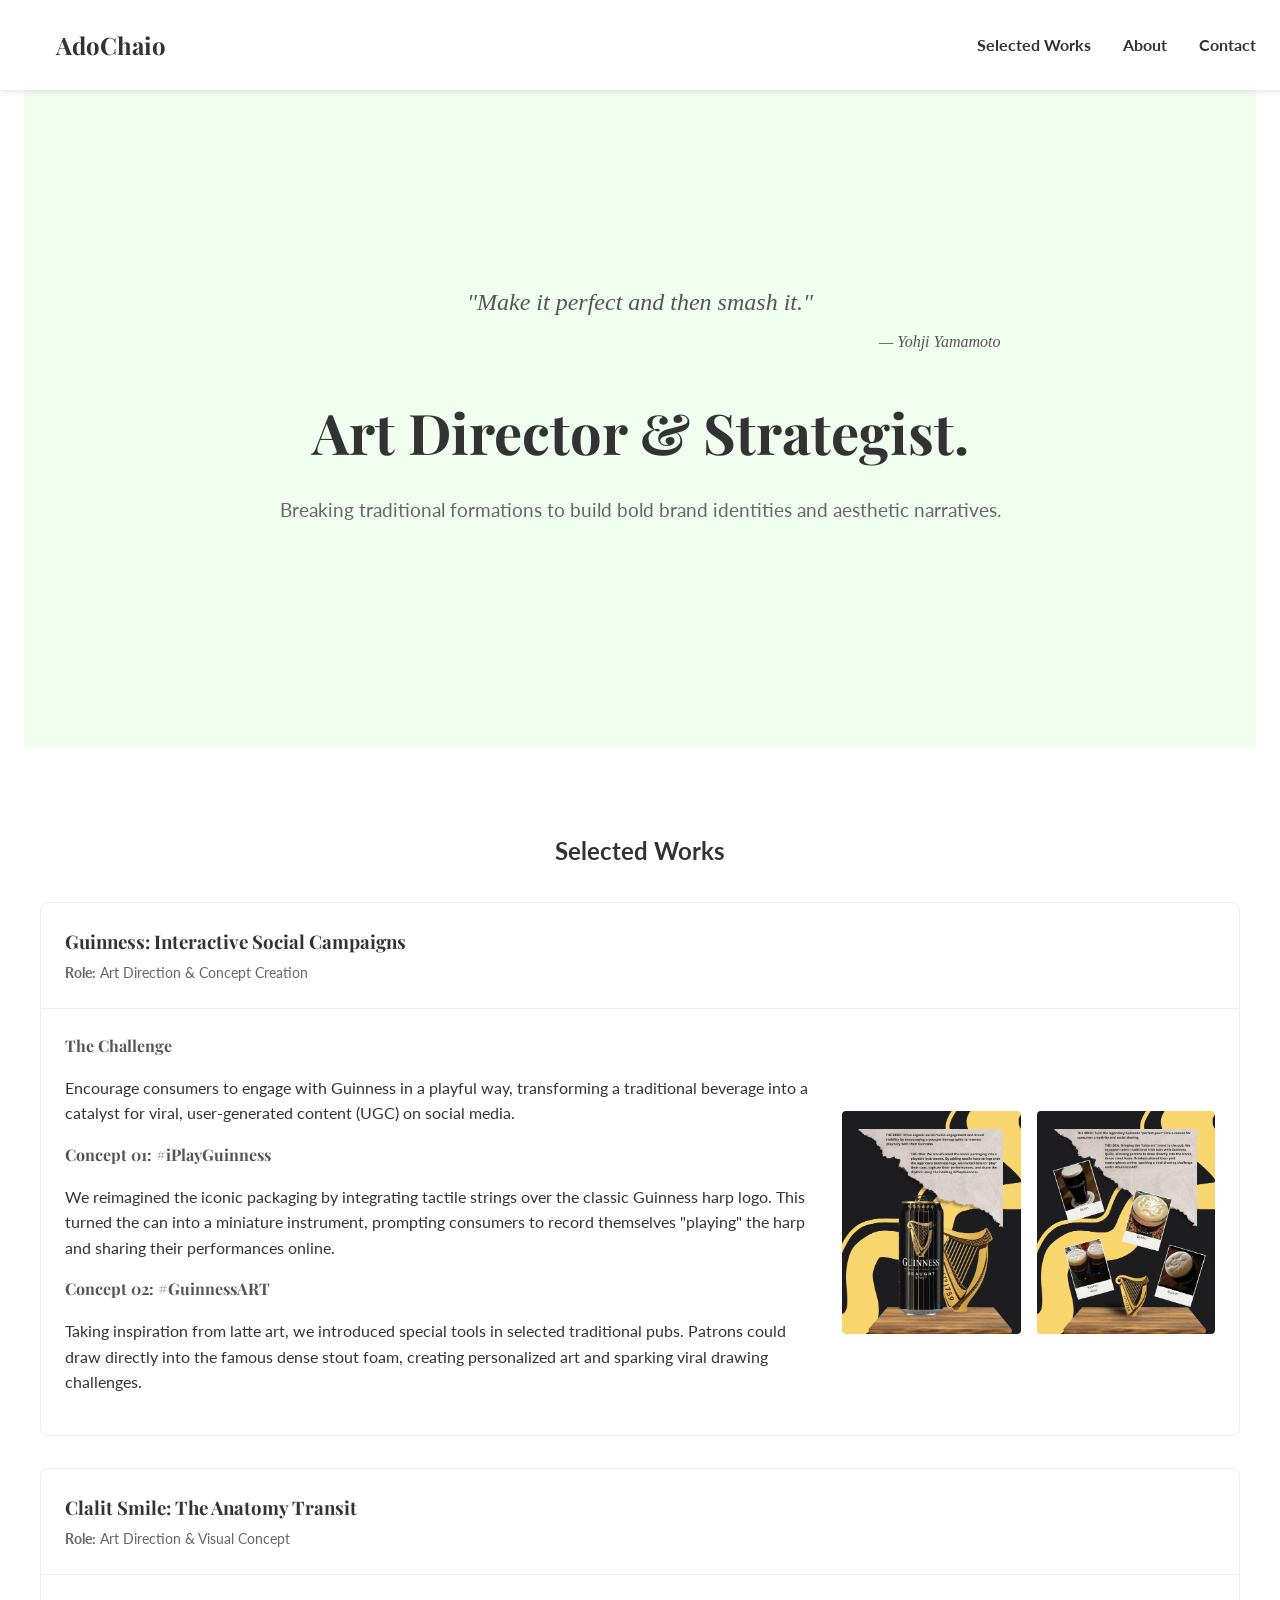
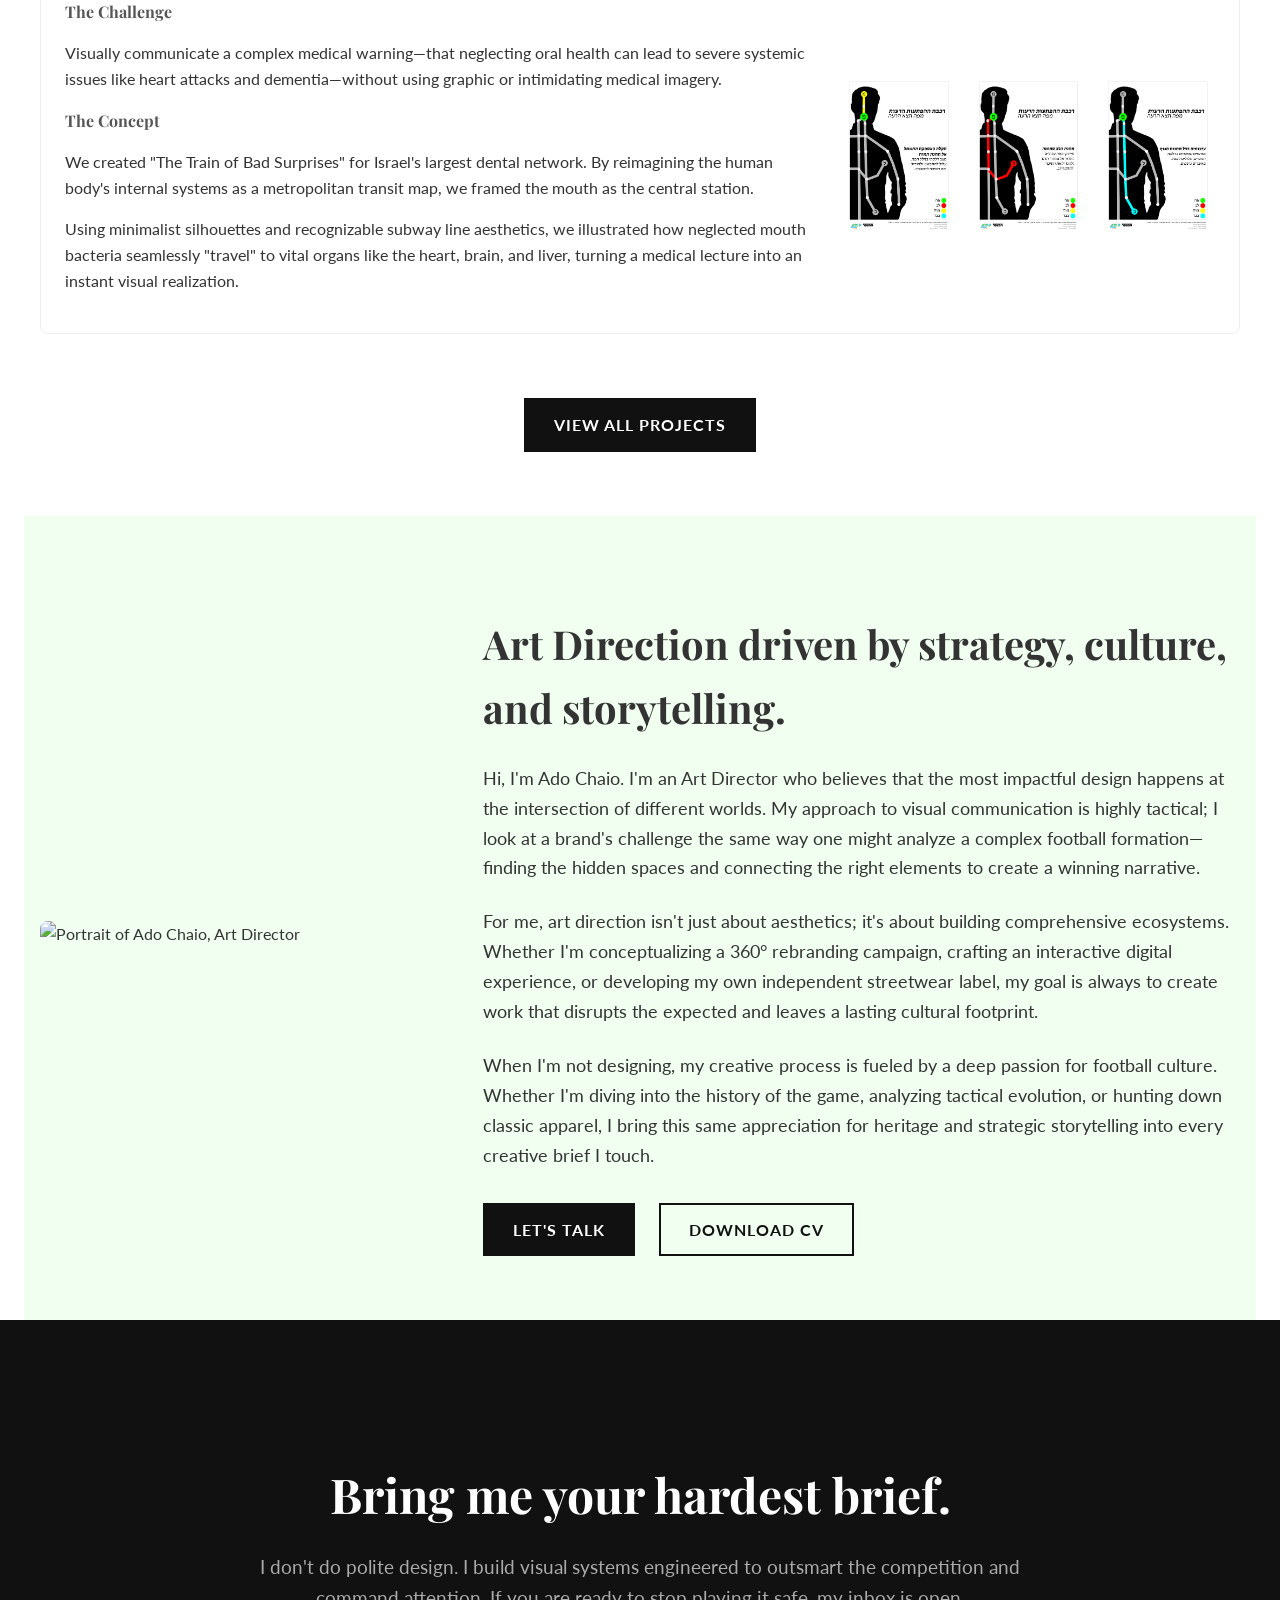
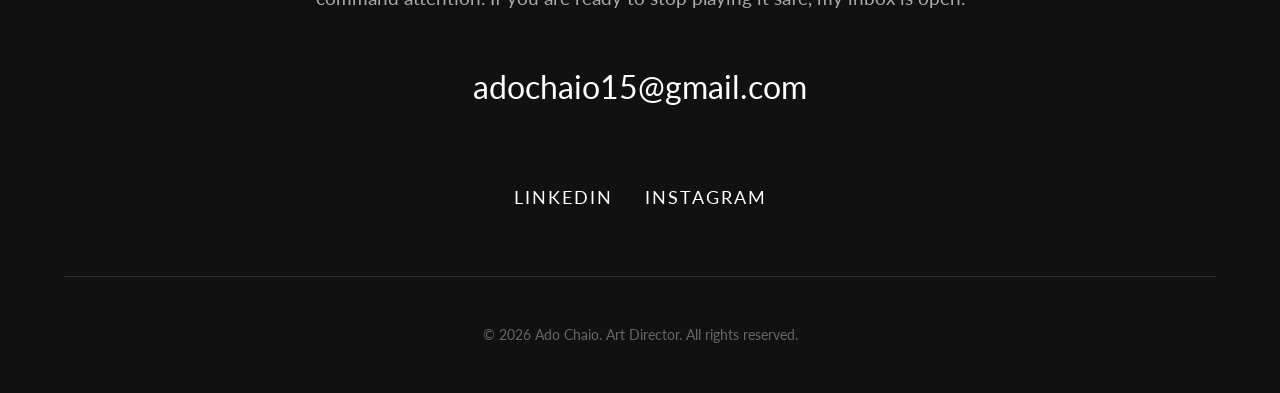
==== commit 5b1a7c84: "cv" ====
--- a/index.html
+++ b/index.html
@@ -26,8 +26,15 @@
     <main>
         <!-- Hero Section -->
         <section id="hero">
-            <h1>Crafting visual stories with purpose.</h1>
-            <p>Art Director blending strategic thinking with pastel-infused creativity.</p>
+            <div class="hero-content">
+                <blockquote class="hero-quote">
+                    "Make it perfect and then smash it."
+                    <cite>— Yohji Yamamoto</cite>
+                </blockquote>
+                
+                <h1>Art Director & Strategist.</h1>
+                <p class="hero-tagline">Breaking traditional formations to build bold brand identities and aesthetic narratives.</p>
+            </div>
         </section>
 
         <!-- Projects Section -->
@@ -125,14 +132,13 @@
 
     <footer id="contact" class="contact-section">
         <div class="contact-container">
-            <h2>Ready to collaborate?</h2>
-            <p>Whether you have a brand challenge to solve, a project in mind, or just want to talk design and football culture, my inbox is always open.</p>
+            <h2>Bring me your hardest brief.</h2>
+            <p>I don't do polite design. I build visual systems engineered to outsmart the competition and command attention. If you are ready to stop playing it safe, my inbox is open.</p>
             
             <a href="mailto:adochaio15@gmail.com" class="email-link">adochaio15@gmail.com</a>
             
             <div class="social-links">
-                <a href="https://www.linkedin.com/in/adir-chaio-448262175?utm_source=share&utm_campaign=share_via&utm_content=profile&utm_medium=android_app" target="_blank">LinkedIn</a>
-               
+                <a href="https://www.linkedin.com/in/adochaio" target="_blank">LinkedIn</a>
                 <a href="https://www.instagram.com/ado1511?igsh=cWNqdG44NWd1dW8=" target="_blank">Instagram</a>
             </div>
         </div>
--- a/style.css
+++ b/style.css
@@ -78,18 +78,46 @@
 
 #hero {
     background-color: var(--secondary-color);
-    min-height: 50vh;
+    min-height: 60vh; /* Aumentado para más espacio */
     display: flex;
     flex-direction: column;
     justify-content: center;
     align-items: center;
 }
 
+.hero-content {
+    max-width: 800px;
+}
+
+.hero-quote {
+    font-family: var(--font-family-headings);
+    font-style: italic;
+    font-size: 1.5rem;
+    color: #555;
+    border: none;
+    padding: 0;
+    margin: 0 0 2rem 0;
+}
+
+.hero-quote cite {
+    display: block;
+    text-align: right;
+    font-size: 1rem;
+    margin-top: 0.5rem;
+}
+
+
 #hero h1 {
     font-family: var(--font-family-headings);
-    font-size: 3rem;
-    margin: 0;
-}
+    font-size: 3.5rem; /* Un poco más grande */
+    margin: 0 0 1rem 0;
+}
+
+.hero-tagline {
+    font-size: 1.2rem;
+    color: #666;
+}
+
 
 .projects-grid {
     display: grid;
@@ -399,7 +427,7 @@
     }
 
     #hero h1 {
-        font-size: 2rem;
+        font-size: 2.5rem; /* Ajuste para móviles */
     }
 
     .projects-grid, .project-gallery, .project-gallery.four-images {
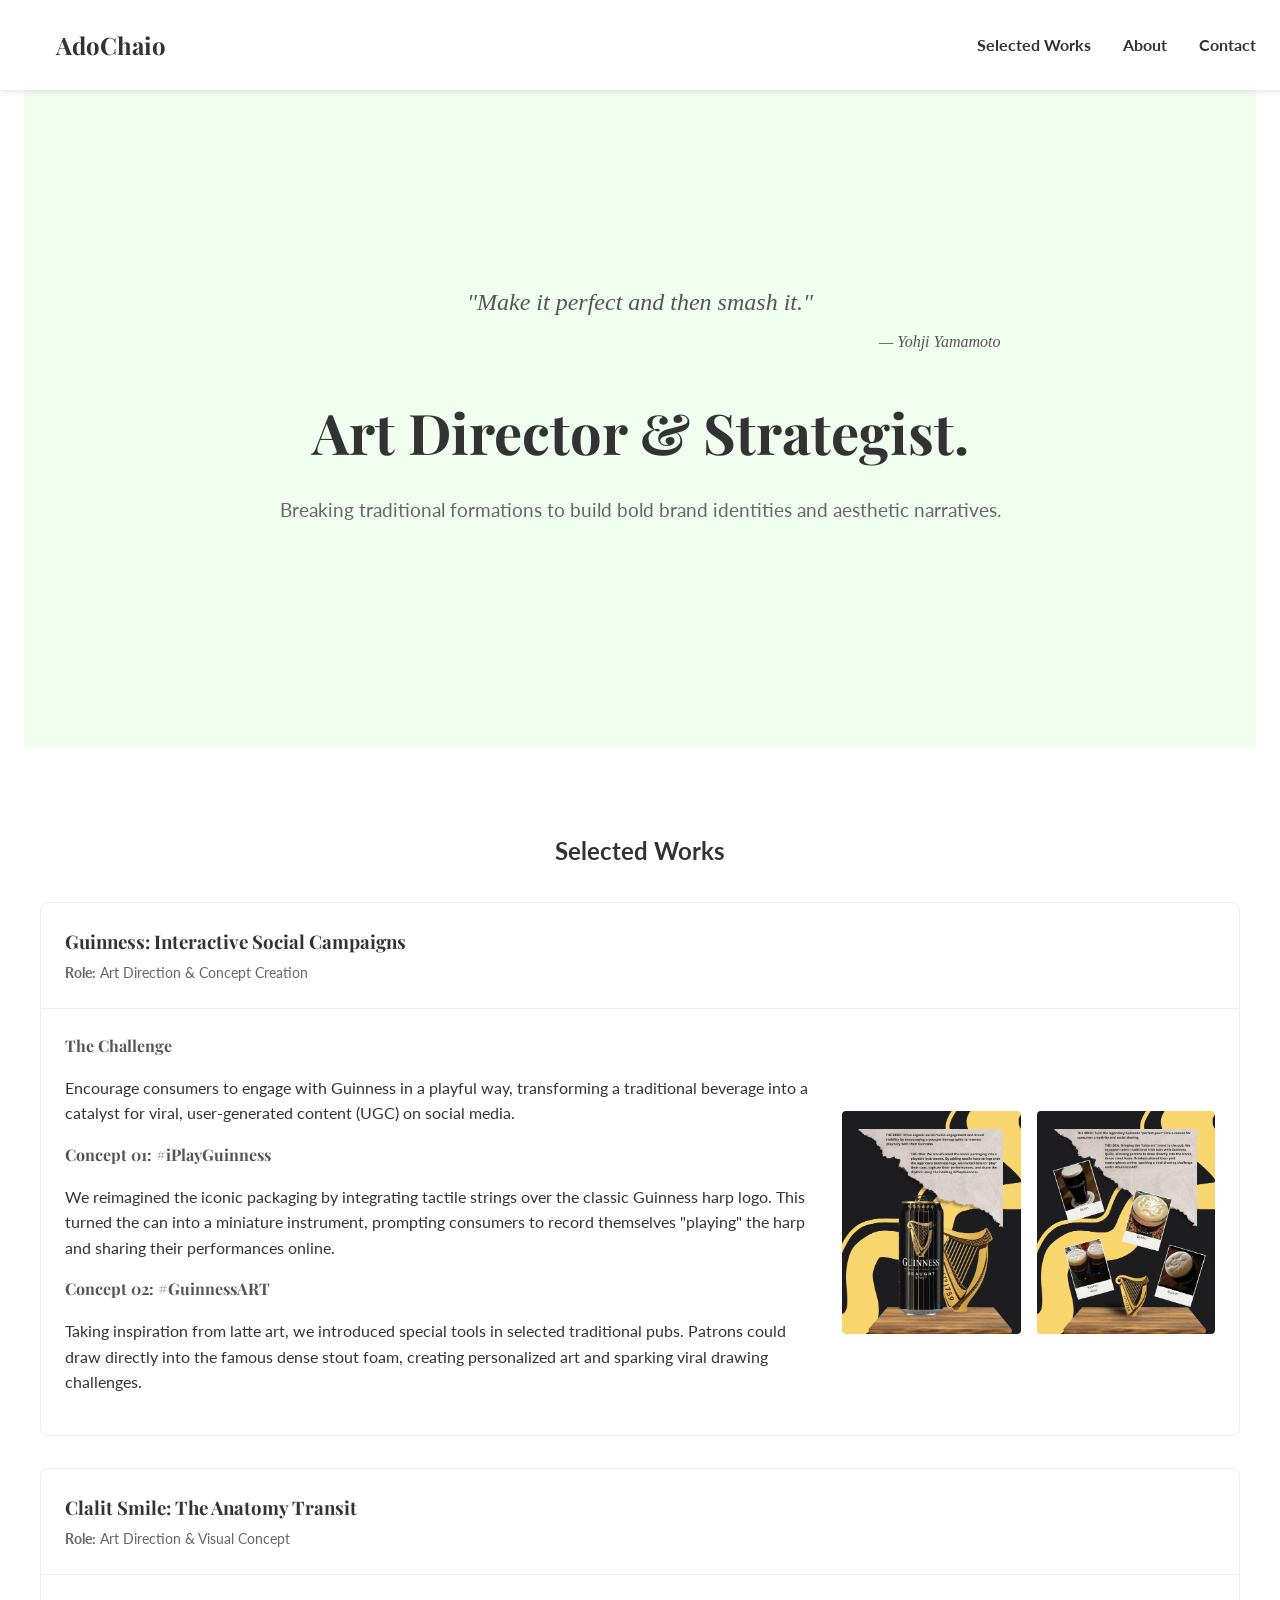
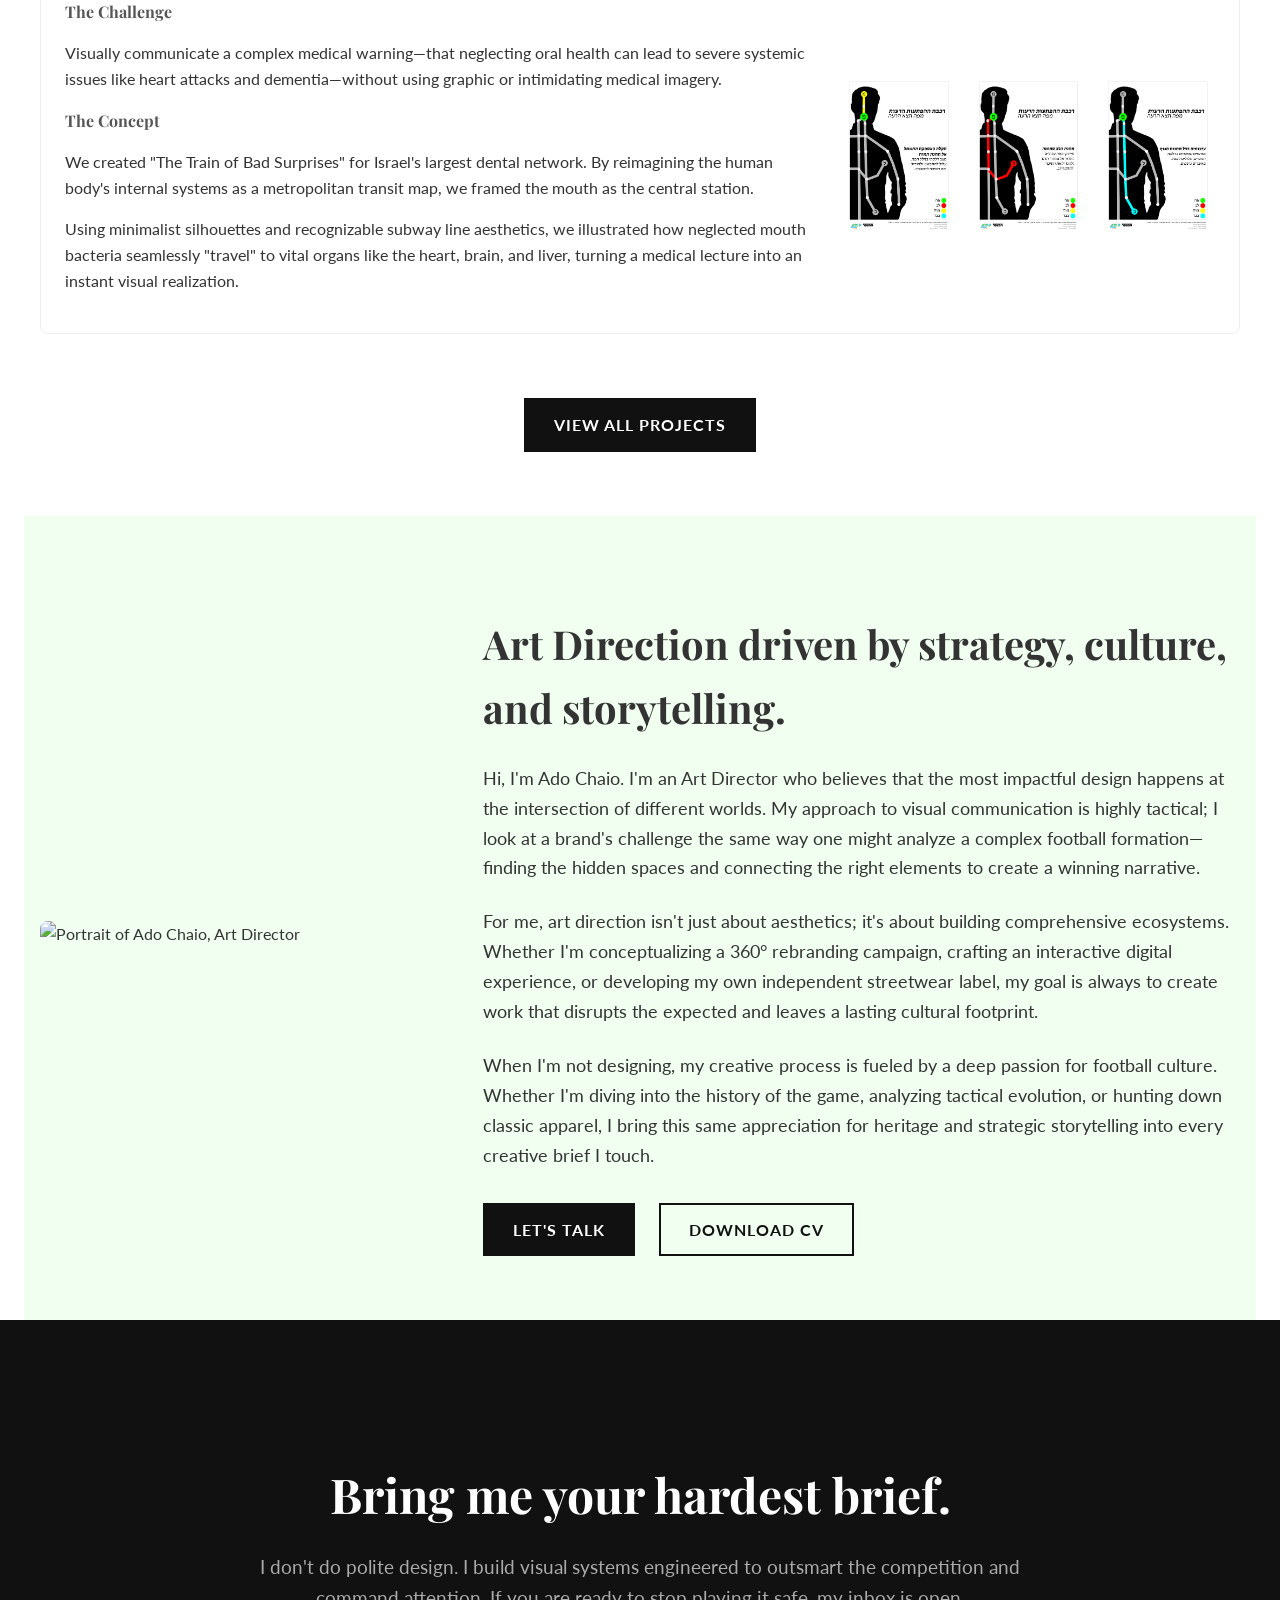
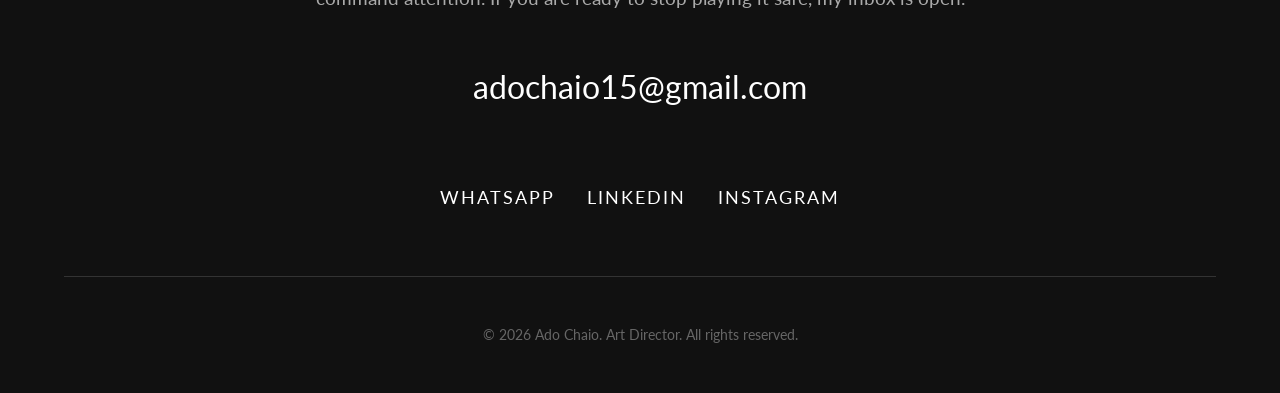
==== commit d626ed78: "what" ====
--- a/index.html
+++ b/index.html
@@ -138,6 +138,7 @@
             <a href="mailto:adochaio15@gmail.com" class="email-link">adochaio15@gmail.com</a>
             
             <div class="social-links">
+                <a href="https://wa.me/972526175767?text=Hi%20Ado,%20I%20saw%20your%20portfolio%20and%20I'd%20like%20to%20discuss%20an%20open%20role." target="_blank">WhatsApp</a>
                 <a href="https://www.linkedin.com/in/adochaio" target="_blank">LinkedIn</a>
                 <a href="https://www.instagram.com/ado1511?igsh=cWNqdG44NWd1dW8=" target="_blank">Instagram</a>
             </div>
